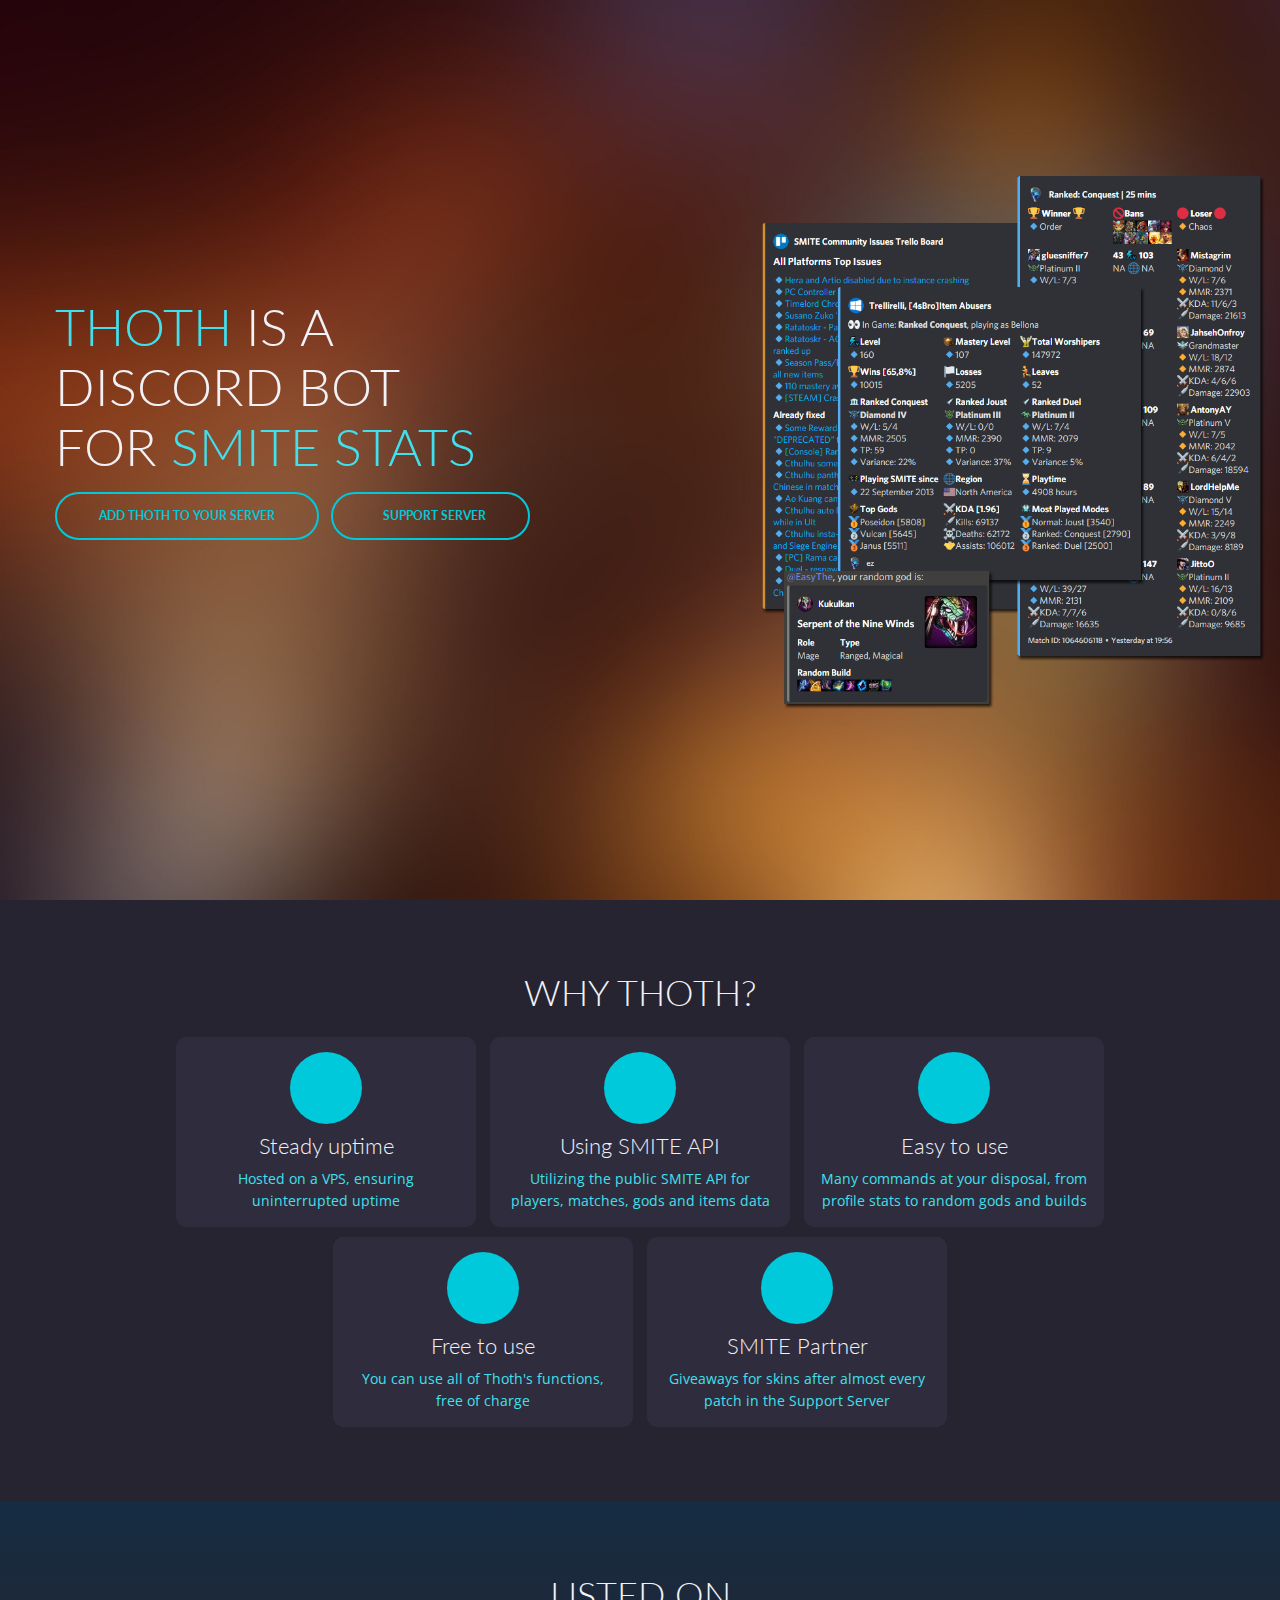
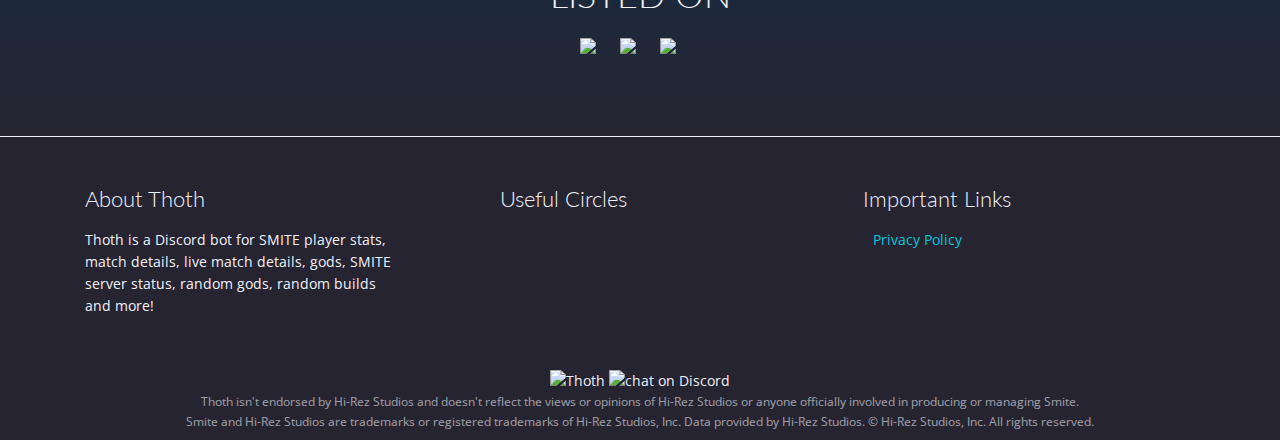
==== index.html @ 3f4c27d1 "Removed Github Repo links" ====
<!DOCTYPE html>
<html lang="en">
<!-- 
zdr bepce, kp? 
 _._     _,-'""`-._
(,-.`._,'(       |\`-/|
    `-.-' \ )-`( , o o)
          `-    \`_`"'-
-->
<head>
    <meta charset="utf-8">
    <meta name="viewport" content="width=device-width, initial-scale=1, shrink-to-fit=no">

    <meta name="description"
        content="Thoth is a Discord bot for SMITE player stats, match details, live match details, gods, SMITE server status, random gods, random builds and more!">
    <meta name="author" content="EasyThe">
    <meta name="theme-color" content="#00c9db" />
    <meta name="google-site-verification" content="zzyia7dUylMqwSGXq5z9xeLzVm4bxEDNj4tLKPyi2rs" />

    <meta property="og:site_name" content="Thoth | Discord bot" />
    <meta property="og:site" content="" />
    <meta property="og:title" content="Thoth | Discord bot" />
    <meta property="og:description"
        content="Thoth is a Discord bot for SMITE player stats, match details, live match details, gods, SMITE server status, random gods, random builds and more!" />
    <meta property="og:image" content="https://i.imgur.com/8qNdxse.png" />
    <meta property="og:url" content="http://thothbot.tk/" />
    <meta property="og:type" content="website" />
    <meta property="og:locale" content="en_US" />

    <meta name="twitter:site" content="@ThothDiscordBot" />
    <meta name="twitter:creator" content="@EasyTheBG" />

    <title>Thoth | Discord bot</title>

    <link href="https://fonts.googleapis.com/css?family=Open+Sans:400,400i,700,700i" rel="stylesheet">
    <link href="https://stackpath.bootstrapcdn.com/bootstrap/4.4.1/css/bootstrap.min.css" rel="stylesheet">
    <link href='https://fonts.googleapis.com/css?family=Lato:300,400,700' rel='stylesheet' type='text/css'>
    <link href="css/styles.css" rel="stylesheet">
    <link href="https://cdn.jsdelivr.net/gh/konpa/devicon@master/devicon.min.css" rel="stylesheet">

    <script src="https://kit.fontawesome.com/daa07a92b1.js" crossorigin="anonymous"></script>
    <script data-ad-client="ca-pub-5997210292027656" async src="https://pagead2.googlesyndication.com/pagead/js/adsbygoogle.js"></script>

    <link rel="icon" href="images/favicon.png">
</head>

<body data-spy="scroll" data-target=".fixed-top">
    <header id="header" class="header">
        <div class="header-content">
            <div class="container" style="max-width: 1300px;">
                <div class="row">
                    <div class="col-lg-7">
                        <div class="text-container">
                            <h1><a class="logo-text" href=".">Thoth</a> is a<br>Discord bot<br>for
                                <span id="js-rotating">Smite Stats, Match Details, Random Gods, Random Builds, Server Status Info, MOTD
                                    Info, Live Match Info</span></h1>
                            <a class="btn-solid-lg page-scroll"
                                href="https://discord.com/oauth2/authorize?client_id=454145330347376651&permissions=537259072&redirect_uri=http%3A%2F%2Fthothbot.tk%2F&scope=bot%20applications.commands" target="_blank">Add
                                Thoth to your server</a>
                            <a class="btn-solid-lg page-scroll" href="https://discord.gg/hU6MTbQ" target="_blank"><i
                                    class="fab fa-discord"></i>Support Server</a>
                        </div>
                    </div>
                    <div class="col-lg-5">
                        <img class="header-image" src="images/commands.png" draggable="false" />
                    </div>
                </div>
            </div>
        </div>
    </header>
    <div id="details" class="basic-1">
        <div class="row">
            <div class="container" style="text-align: center;">
                <h2>Why Thoth?</h2>
                <div class="col-md-12">
                    <div class="features-bg">
                        <div class="card-icon">
                            <i class="fas fa-server"></i>
                        </div>
                        <h4 class="card-title">Steady uptime</h4>
                        <p>Hosted on a VPS, ensuring uninterrupted uptime</p>
                    </div>
                    <div class="features-bg">
                        <div class="card-icon">
                            <i class="fas fa-check-circle"></i>
                        </div>
                        <h4 class="card-title">Using SMITE API</h4>
                        <p>Utilizing the public SMITE API for players, matches, gods and items data</p>
                    </div>
                    <div class="features-bg">
                        <div class="card-icon">
                            <i class="far fa-smile"></i>
                        </div>
                        <h4 class="card-title">Easy to use</h4>
                        <p>Many commands at your disposal, from profile stats to random gods and builds</p>
                    </div>
                    <div class="features-bg">
                        <div class="card-icon">
                            <i class="far fa-thumbs-up"></i>
                        </div>
                        <h4 class="card-title">Free to use</h4>
                        <p>You can use all of Thoth's functions, free of charge</p>
                    </div>
                    <!-- <div class="features-bg">
                        <div class="card-icon">
                            <i class="fas fa-code"></i>
                        </div>
                        <h4 class="card-title">Open Source</h4>
                        <p>The code is available on GitHub, everyone can help with the development</p>
                    </div> -->
                    <div class="features-bg">
                        <div class="card-icon">
                            <i class="fas fa-gift"></i>
                        </div>
                        <h4 class="card-title">SMITE Partner</h4>
                        <p>Giveaways for skins after almost every patch in the Support Server</p>
                    </div>
                </div>
            </div>
        </div>
    </div>
    <div id="details" class="basic-2">
        <div class="row">
            <div class="container" style="text-align: center;">
                <h2>Listed On</h2>
                <div class="listedWidgets">
                    <a href="https://top.gg/bot/454145330347376651" target="_blank">
                        <img src="https://top.gg/api/widget/454145330347376651.svg?datacolor=40e0ee)" />
                    </a>
                </div>
                <div class="listedWidgets">
                    <a href="https://botsfordiscord.com/bots/454145330347376651" target="_blank">
                        <img src="https://botsfordiscord.com/api/bot/454145330347376651/widget?theme=dark" />
                    </a>
                </div>
                <div class="listedWidgets">
                    <a href="https://bots.ondiscord.xyz/bots/454145330347376651" target="_blank">
                        <img src="https://bots.ondiscord.xyz/bots/454145330347376651/embed?theme=dark&showGuilds=true" width="300px"/>
                    </a>
                </div>
                <div class="listedWidgets">
                    <dbl-widget bot-id="bot-thoth" centered></dbl-widget>
                </div>
            </div>
        </div>
    </div>
    <div class="footer">
        <div class="container">
            <div class="row">
                <div class="col-md-4">
                    <div class="footer-col">
                        <h4>About Thoth</h4>
                        <p>Thoth is a Discord bot for SMITE player stats, match details, live match details, gods, SMITE
                            server status, random gods, random builds and more!</p>
                    </div>
                </div> 
                <div class="col-md-4">
                    <div class="footer-col last">
                        <h4>Useful Circles</h4>
                        <span class="fa-stack">
                            <a href="https://twitter.com/ThothDiscordBot" target="_blank" title="@ThothDiscordBot">
                                <i class="fas fa-circle fa-stack-2x"></i>
                                <i class="fab fa-twitter fa-stack-1x"></i>
                            </a>
                        </span>
                        <span class="fa-stack">
                            <a href="https://discord.gg/hU6MTbQ" target="_blank" title="Thoth Support Server">
                                <i class="fas fa-circle fa-stack-2x"></i>
                                <i class="fab fa-discord fa-stack-1x"></i>
                            </a>
                        </span>
                        <!-- <span class="fa-stack">
                            <a href="https://github.com/EasyThe/ThothBotCore" target="_blank" title="GitHub Repository">
                                <i class="fas fa-circle fa-stack-2x"></i>
                                <i class="fab fa-github fa-stack-1x"></i>
                            </a>
                        </span> -->
                        <span class="fa-stack">
                            <a href="https://trello.com/b/F6Sevkcz/thoth" target="_blank" title="Trello Board">
                                <i class="fas fa-circle fa-stack-2x"></i>
                                <i class="fab fa-trello fa-stack-1x"></i>
                            </a>
                        </span>
                    </div>
                </div>
                <div class="col-md-4">
                    <div class="footer-col middle">
                        <h4>Important Links</h4>
                        <ul class="list-unstyled li-space-lg">
                            <li class="media">
                                <i class="fas fa-square"></i>
                                <div class="media-body"><a class="turquoise" href="privacy-policy.html">Privacy Policy</a></div>
                            </li>
                        </ul>
                    </div>
                </div>
            </div>
        </div> 
        <div class="copyright">
            <div class="container">
                <div class="row">
                    <div class="col-lg-12">
                        <a href="https://top.gg/bot/454145330347376651" target="_blank">
                            <img src="https://discordbots.org/api/widget/status/454145330347376651.svg" alt="Thoth" />
                        </a>
                        <a href="https://discord.gg/hU6MTbQ" target="_blank">
                            <img src="https://img.shields.io/discord/518408306415632384.svg?logo=discord"
                                alt="chat on Discord">
                        </a>
                        <p class="p-small">Thoth isn't endorsed by Hi-Rez Studios and doesn't reflect the views or
                            opinions of Hi-Rez Studios or anyone officially involved in producing or managing
                            Smite.<br>Smite and Hi-Rez Studios are trademarks or registered trademarks of Hi-Rez
                            Studios, Inc. Data provided by Hi-Rez Studios. © Hi-Rez Studios, Inc. All rights reserved.
                        </p>
                    </div>
                </div>
            </div>
        </div>
    </div> 

    <script src="https://ajax.googleapis.com/ajax/libs/jquery/3.4.1/jquery.min.js"></script>
    <script src="js/popper.min.js"></script>
    <script src="https://stackpath.bootstrapcdn.com/bootstrap/4.4.1/js/bootstrap.min.js"
        integrity="sha384-wfSDF2E50Y2D1uUdj0O3uMBJnjuUD4Ih7YwaYd1iqfktj0Uod8GCExl3Og8ifwB6"
        crossorigin="anonymous"></script>
    <script src="js/jquery.easing.min.js"></script>
    <script src="js/morphext.min.js"></script>
    <script src="js/scripts.js"></script>
    <script src="https://discordbotlist.com/widget/index.js" async></script>
</body>

</html>
---- css/styles.css ----
body, html {
	width: 100%;
	height: 100%;
}

body, p {
	color: #f1f1f8;
	font: 400 0.875rem/1.375rem "Open Sans", sans-serif;
	margin-bottom: 0;
}

.p-large {
	color: #f1f1f8;
	font: 400 1rem/1.5rem "Open Sans", sans-serif;
}

.p-small {
	color: #f1f1f8;
	font: 400 0.75rem/1.25rem "Open Sans", sans-serif;
}

.p-heading {
	margin-bottom: 3.75rem;
	text-align: center;
}

.li-space-lg li {
	margin-bottom: 0.375rem;
}

.indent {
	padding-left: 1.25rem;
}

h1 {
	color: #f1f1f8;
	font: 300 2.5rem/2.875rem "Lato", sans-serif;
}

h2 {
	color: #f1f1f8;
	font: 300 2.25rem/2.75rem "Lato", sans-serif;
	text-transform: uppercase;
}

h3 {
	color: #f1f1f8;
	font: 300 1.75rem/2.125rem "Lato", sans-serif;
}

h4 {
	color: #f1f1f8;
	font: 300 1.375rem/1.75rem "Lato", sans-serif;
}

h5 {
	color: #f1f1f8;
	font: 300 1.125rem/1.625rem "Lato", sans-serif;
}

h6 {
	color: #f1f1f8;
	font: 300 1rem/1.5rem "Lato", sans-serif;
}

a {
	color: #f1f1f8;
	text-decoration: none;
}

a:hover {
	color: #f1f1f8;
	text-decoration: none;
}

a.turquoise {
	color: #00c9db;
}

a.white {
	color: #fff;
}

.btn-solid-reg {
	display: inline-block;
	padding: 1.1875rem 2.125rem 1.1875rem 2.125rem;
	border: 0.125rem solid #00c9db;
	border-radius: 2rem;
	background-color: #00c9db;
	color: #fff;
	font: 700 0.75rem/0 "Lato", sans-serif;
	text-decoration: none;
	transition: all 0.2s ease;
}

.btn-solid-reg:hover {
	background-color: transparent;
	color: #00c9db;
	text-decoration: none;
}

.btn-solid-lg {
	display: inline-block;
	padding: 1.375rem 2.625rem 1.375rem 2.625rem;
	border: 0.125rem solid #00c9db;
	border-radius: 2rem;
	background-color: transparent;
	color: #00c9db;
	font: 700 0.75rem/0 "Lato", sans-serif;
	text-decoration: none;
	transition: all 0.2s ease;
}

.btn-solid-lg:hover {
	background-color: #00c9db;
	color: #fff;
	text-decoration: none;
}

.btn-solid-lg .fab {
	margin-right: 0.5rem;
	font-size: 1.25rem;
	line-height: 0;
	vertical-align: top;
}

.btn-solid-lg .fab.fa-google-play {
	font-size: 1rem;
}

.btn-outline-reg {
	display: inline-block;
	padding: 1.1875rem 2.125rem 1.1875rem 2.125rem;
	border: 0.125rem solid #00c9db;
	border-radius: 2rem;
	background-color: transparent;
	color: #00c9db;
	font: 300 0.75rem/0 "Lato", sans-serif;
	text-decoration: none;
	transition: all 0.2s ease;
}

.btn-outline-reg:hover {
	background-color: #00c9db;
	color: #fff;
	text-decoration: none;
}

.btn-outline-lg {
	display: inline-block;
	padding: 1.375rem 2.625rem 1.375rem 2.625rem;
	border: 0.125rem solid #00c9db;
	border-radius: 2rem;
	background-color: transparent;
	color: #00c9db;
	font: 300 0.75rem/0 "Lato", sans-serif;
	text-decoration: none;
	transition: all 0.2s ease;
}

.btn-outline-lg:hover {
	background-color: #00c9db;
	color: #fff;
	text-decoration: none;
}

.btn-outline-sm {
	display: inline-block;
	padding: 1rem 1.625rem 0.875rem 1.625rem;
	border: 0.125rem solid #00c9db;
	border-radius: 2rem;
	background-color: transparent;
	color: #00c9db;
	font: 300 0.625rem/0 "Lato", sans-serif;
	text-decoration: none;
	transition: all 0.2s ease;
}

.btn-outline-sm:hover {
	background-color: #00c9db;
	color: #fff;
	text-decoration: none;
}

/* Fade-move Animation For Lightbox - Magnific Popup */

/* at start */

.my-mfp-slide-bottom .zoom-anim-dialog {
	opacity: 0;
	transition: all 0.2s ease-out;
	-webkit-transform: translateY(-1.25rem) perspective(37.5rem) rotateX(10deg);
	-ms-transform: translateY(-1.25rem) perspective(37.5rem) rotateX(10deg);
	transform: translateY(-1.25rem) perspective(37.5rem) rotateX(10deg);
}

/* animate in */

.my-mfp-slide-bottom.mfp-ready .zoom-anim-dialog {
	opacity: 1;
	-webkit-transform: translateY(0) perspective(37.5rem) rotateX(0);
	-ms-transform: translateY(0) perspective(37.5rem) rotateX(0);
	transform: translateY(0) perspective(37.5rem) rotateX(0);
}

/* animate out */

.my-mfp-slide-bottom.mfp-removing .zoom-anim-dialog {
	opacity: 0;
	-webkit-transform: translateY(-0.625rem) perspective(37.5rem) rotateX(10deg);
	-ms-transform: translateY(-0.625rem) perspective(37.5rem) rotateX(10deg);
	transform: translateY(-0.625rem) perspective(37.5rem) rotateX(10deg);
}

/* dark overlay, start state */

.my-mfp-slide-bottom.mfp-bg {
	opacity: 0;
	transition: opacity 0.2s ease-out;
}

/* animate in */

.my-mfp-slide-bottom.mfp-ready.mfp-bg {
	opacity: 0.8;
}

/* animate out */

.my-mfp-slide-bottom.mfp-removing.mfp-bg {
	opacity: 0;
}

/* end of fade-move animation for lightbox - magnific popup */

/* Fade Animation For Image Slider - Magnific Popup */

@-webkit-keyframes fadeIn {
	from {
		opacity: 0;
	}
	to {
		opacity: 1;
	}
}

@keyframes fadeIn {
	from {
		opacity: 0;
	}
	to {
		opacity: 1;
	}
}

.fadeIn {
	-webkit-animation: fadeIn 0.6s;
	animation: fadeIn 0.6s;
}

@-webkit-keyframes fadeOut {
	from {
		opacity: 1;
	}
	to {
		opacity: 0;
	}
}

@keyframes fadeOut {
	from {
		opacity: 1;
	}
	to {
		opacity: 0;
	}
}

.fadeOut {
	-webkit-animation: fadeOut 0.8s;
	animation: fadeOut 0.8s;
}

/* end of fade animation for image slider - magnific popup */

/**************************/

/*     03. Navigation     */

/**************************/

.nav-item {
	text-transform: uppercase;
}

.navbar-custom {
	background-color: #4633af;
	box-shadow: 0 0.0625rem 0.375rem 0 rgba(0, 0, 0, 0.1);
	font: 300 0.75rem/2rem "Lato", sans-serif;
	transition: all 0.2s ease;
}

.navbar-custom .navbar-brand.logo-image img {
	width: 113px;
	height: 34px;
	margin-bottom: 1px;
	backface-visibility: hidden;
	-webkit-backface-visibility: hidden;
}

.navbar-custom .navbar-brand.logo-text {
	font: 300 2.375rem/1.4rem "Lato", sans-serif;
	color: #fff;
	letter-spacing: -0.5px;
	text-decoration: none;
}

.navbar-custom .navbar-nav {
	margin-top: 0.75rem;
}

.navbar-custom .nav-item .nav-link {
	padding: 0 0.75rem 0 0.75rem;
	color: #fff;
	text-decoration: none;
	transition: all 0.2s ease;
}

.navbar-custom .nav-item .nav-link:hover, .navbar-custom .nav-item .nav-link.active {
	color: #00c9db;
}

/* Dropdown Menu */

.navbar-custom .dropdown:hover>.dropdown-menu {
	display: block;
	/* this makes the dropdown menu stay open while hovering it */
	min-width: auto;
	animation: fadeDropdown 0.2s;
	/* required for the fade animation */
}

@keyframes fadeDropdown {
	0% {
		opacity: 0;
	}
	100% {
		opacity: 1;
	}
}

.navbar-custom .dropdown-toggle:focus {
	/* removes dropdown outline on focus  */
	outline: 0;
}

.navbar-custom .dropdown-menu {
	margin-top: 0;
	border: none;
	border-radius: 0.25rem;
	background-color: #4633af;
}

.navbar-custom .dropdown-item {
	color: #fff;
	text-decoration: none;
}

.navbar-custom .dropdown-item:hover {
	background-color: #4633af;
}

.navbar-custom .dropdown-item .item-text {
	font: 300 0.75rem/1.5rem "Lato", sans-serif;
}

.navbar-custom .dropdown-item:hover .item-text {
	color: #00c9db;
}

.navbar-custom .dropdown-items-divide-hr {
	width: 100%;
	height: 1px;
	margin: 0.25rem auto 0.25rem auto;
	border: none;
	background-color: #b5bcc4;
	opacity: 0.2;
}

/* end of dropdown menu */

.navbar-custom .social-icons {
	display: none;
}

.navbar-custom .navbar-toggler {
	border: none;
	color: #fff;
	font-size: 2rem;
}

.navbar-custom button[aria-expanded='false'] .navbar-toggler-awesome.fas.fa-times {
	display: none;
}

.navbar-custom button[aria-expanded='false'] .navbar-toggler-awesome.fas.fa-bars {
	display: inline-block;
}

.navbar-custom button[aria-expanded='true'] .navbar-toggler-awesome.fas.fa-bars {
	display: none;
}

.navbar-custom button[aria-expanded='true'] .navbar-toggler-awesome.fas.fa-times {
	display: inline-block;
	margin-right: 0.125rem;
}

/*********************/

/*    04. Header     */

/*********************/

.header {
	background: rgb(47, 44, 61);
	background: -moz-linear-gradient(212deg, rgba(47, 44, 61, 1) 0%, rgba(25, 48, 62, 1) 100%);
	background: -webkit-linear-gradient(212deg, rgba(47, 44, 61, 1) 0%, rgba(25, 48, 62, 1) 100%);
	background: linear-gradient(212deg, rgba(47, 44, 61, 1) 0%, rgba(25, 48, 62, 1) 100%);
	filter: progid:DXImageTransform.Microsoft.gradient(startColorstr="#2f2c3d", endColorstr="#19303e", GradientType=1);
	background: url('../images/blurbgmin.jpg');
	background-size: cover;
	height: 100%;
}

.header-image {
	width: 100%;
  	height: auto;
	border-radius: 7px;
	-webkit-animation: fadein 1s; /* Safari, Chrome and Opera > 12.1 */
       -moz-animation: fadein 1s; /* Firefox < 16 */
        -ms-animation: fadein 1s; /* Internet Explorer */
         -o-animation: fadein 1s; /* Opera < 12.1 */
			animation: fadein 1s;
}

@keyframes fadein {
    from { opacity: 0; }
    to   { opacity: 1; }
}

/* Firefox < 16 */
@-moz-keyframes fadein {
    from { opacity: 0; }
    to   { opacity: 1; }
}

/* Safari, Chrome and Opera > 12.1 */
@-webkit-keyframes fadein {
    from { opacity: 0; }
    to   { opacity: 1; }
}

/* Internet Explorer */
@-ms-keyframes fadein {
    from { opacity: 0; }
    to   { opacity: 1; }
}

/* Opera < 12.1 */
@-o-keyframes fadein {
    from { opacity: 0; }
    to   { opacity: 1; }
}

.header .header-content {
	padding-top: 1rem;
	/*padding-bottom: 1rem;*/
	text-align: center;
	text-transform: uppercase;
}

.header .text-container {
	margin-bottom: 3rem;
}

.header h1 {
	margin-bottom: 1rem;
}

.header #js-rotating {
	color: #40e0ee;
}

.header .p-large {
	margin-bottom: 2rem;
}

.header .btn-solid-lg {
	margin-right: 0.5rem;
	margin-bottom: 1.25rem;
}

/************************/

/*     05. Features     */

/************************/

.tabs {
	padding-top: 1.5rem;
	padding-bottom: 1.5rem;
	background: #2f2c3d;
}

.tabs h2 {
	margin-bottom: 1.125rem;
	text-align: center;
}

.tabs .p-heading {
	margin-bottom: 3.125rem;
}

.tabs .nav-tabs {
	margin-right: auto;
	margin-bottom: 0.5rem;
	margin-left: auto;
	justify-content: center;
	border-bottom: none;
}

.tabs .nav-link {
	margin-bottom: 1rem;
	padding: 0.5rem 1.375rem 0.25rem 1.375rem;
	border: none;
	border-bottom: 0.1875rem solid #f1f1f8;
	border-radius: 0;
	color: #f1f1f8;
	font: 300 1rem/1.75rem "Lato", sans-serif;
	text-decoration: none;
	transition: all 0.2s ease;
}

.tabs .nav-link.active, .tabs .nav-link:hover {
	border-bottom: 0.1875rem solid #00c9db;
	background-color: transparent;
	color: #00c9db;
}

.tabs .nav-link .fas {
	margin-right: 0.375rem;
	font-size: 1rem;
}

.tabs .tab-content {
	width: 100%;
	/* for proper display in IE11 */
}

.tabs .card {
	border: none;
	background: transparent;
}

.tabs .card-body {
	padding: 1rem 0 1.25rem 0;
}

.card-title {
	margin-top: 0.5rem;
	margin-bottom: 0.5rem;
}

.card-icon {
	display: inline-block;
	width: 3.5rem;
	height: 3.5rem;
	border-radius: 50%;
	background-color: #00c9db;
	text-align: center;
	vertical-align: top;
}

.card-icon .far, .tabs .card .card-icon .far {
	color: #fff;
	font-size: 1.75rem;
	line-height: 3.5rem;
}

.card-icon .fas, .tabs .card .card-icon .fab {
	color: #fff;
	font-size: 1.75rem;
	line-height: 3.5rem;
}

.card-icon .fas, .tabs .card .card-icon .fas {
	color: #fff;
	font-size: 1.75rem;
	line-height: 3.5rem;
}

.tabs #tab-1 .card.left-pane .text-wrapper {
	display: inline-block;
	width: 75%;
}

.card.left-pane .card-icon {
	float: left;
	margin-right: 1rem;
}

.tabs #tab-1 img {
	display: block;
	margin: 2rem auto 3rem auto;
}

.tabs #tab-1 .card.right-pane .text-wrapper {
	display: inline-block;
	width: 75%;
}

.tabs #tab-1 .card.right-pane .card-icon {
	margin-right: 1rem;
}

.tabs #tab-2 img {
	display: block;
	margin: 0 auto 2rem auto;
}

.tabs #tab-2 .text-area {
	margin-top: 1.5rem;
}

.tabs #tab-2 h3 {
	margin-bottom: 0.75rem;
}

.tabs #tab-2 .icon-cards-area {
	margin-top: 2.5rem;
}

.tabs #tab-2 .icon-cards-area .card {
	width: 100%;
	/* for proper display in IE11 */
}

.tabs #tab-3 .icon-cards-area .card {
	width: 100%;
	/* for proper display in IE11 */
}

.tabs #tab-3 .text-area {
	margin-top: 0.75rem;
	margin-bottom: 4rem;
}

.tabs #tab-3 h3 {
	margin-bottom: 0.75rem;
}

.tabs #tab-3 img {
	margin: 0 auto 3rem auto;
}

/*********************/

/*     06. Video     */

/*********************/

.basic-1 {
	padding-top: 4.375rem;
	padding-bottom: 4.375rem;
	background-color: #262431;
}

.basic-1 h2 {
	margin-bottom: 1.125rem;
	text-align: center;
}

.basic-1 .p-heading {
	margin-bottom: 4rem;
	text-align: center;
}

.basic-1 .image-container img {
	border-radius: 0.375rem;
}

.basic-1 .video-wrapper {
	position: relative;
}

/* Video Play Button */

.basic-1 .video-play-button {
	position: absolute;
	z-index: 10;
	top: 50%;
	left: 50%;
	display: block;
	box-sizing: content-box;
	width: 2rem;
	height: 2.75rem;
	padding: 1.125rem 1.25rem 1.125rem 1.75rem;
	border-radius: 50%;
	-webkit-transform: translateX(-50%) translateY(-50%);
	-ms-transform: translateX(-50%) translateY(-50%);
	transform: translateX(-50%) translateY(-50%);
}

.basic-1 .video-play-button:before {
	content: "";
	position: absolute;
	z-index: 0;
	top: 50%;
	left: 50%;
	display: block;
	width: 4.75rem;
	height: 4.75rem;
	border-radius: 50%;
	background: #4eaaff;
	animation: pulse-border 1500ms ease-out infinite;
	-webkit-transform: translateX(-50%) translateY(-50%);
	-ms-transform: translateX(-50%) translateY(-50%);
	transform: translateX(-50%) translateY(-50%);
}

.basic-1 .video-play-button:after {
	content: "";
	position: absolute;
	z-index: 1;
	top: 50%;
	left: 50%;
	display: block;
	width: 4.375rem;
	height: 4.375rem;
	border-radius: 50%;
	background: #4eaaff;
	transition: all 200ms;
	-webkit-transform: translateX(-50%) translateY(-50%);
	-ms-transform: translateX(-50%) translateY(-50%);
	transform: translateX(-50%) translateY(-50%);
}

.basic-1 .video-play-button span {
	position: relative;
	display: block;
	z-index: 3;
	top: 0.375rem;
	left: 0.25rem;
	width: 0;
	height: 0;
	border-left: 1.625rem solid #fff;
	border-top: 1rem solid transparent;
	border-bottom: 1rem solid transparent;
}

@keyframes pulse-border {
	0% {
		transform: translateX(-50%) translateY(-50%) translateZ(0) scale(1);
		opacity: 1;
	}
	100% {
		transform: translateX(-50%) translateY(-50%) translateZ(0) scale(1.5);
		opacity: 0;
	}
}

/* end of video play button */

/*************************/

/*     07. Details 1     */

/*************************/

.basic-2 {
	padding-top: 4.375rem;
	padding-bottom: 4.375rem;
	background: rgb(38,36,49);
	background: -moz-linear-gradient(0deg, rgba(38,36,49,1) 0%, rgba(21,44,66,1) 100%);
	background: -webkit-linear-gradient(0deg, rgba(38,36,49,1) 0%, rgba(21,44,66,1) 100%);
	background: linear-gradient(0deg, rgba(38,36,49,1) 0%, rgba(21,44,66,1) 100%);
	filter: progid:DXImageTransform.Microsoft.gradient(startColorstr="#262431",endColorstr="#152c42",GradientType=1);
}

.basic-2 img {
	margin-bottom: 3.5rem;
}

.basic-2 h3 {
	margin-bottom: 1.125rem;
}

.basic-2 .btn-solid-reg {
	margin-top: 0.5rem;
}

/*************************/

/*     08. Details 2     */

/*************************/

.basic-3 {
	padding-top: 3.5rem;
	padding-bottom: 7.25rem;
	background-color: #262431;
}

.basic-3 .text-container {
	margin-bottom: 3.5rem;
}

.basic-3 h3 {
	margin-bottom: 1.125rem;
}

.basic-3 .btn-solid-reg {
	margin-top: 0.5rem;
}

/**********************************/

/*     09. Details Lightboxes     */

/**********************************/

.lightbox-basic {
	position: relative;
	max-width: 46.875rem;
	margin: 2.5rem auto;
	padding: 3rem 1rem;
	border-radius: 0.25rem;
	background-color: #2f2c3d;
	text-align: left;
}

.lightbox-basic img {
	display: block;
	margin-right: auto;
	margin-bottom: 3rem;
	margin-left: auto;
}

.lightbox-basic h3 {
	margin-bottom: 0.625rem;
}

.lightbox-basic hr {
	width: 3.75rem;
	height: 0.125rem;
	margin-top: 0.125rem;
	margin-bottom: 1.125rem;
	margin-left: 0;
	border: 0;
	background-color: #00c9db;
	text-align: left;
}

.lightbox-basic h4 {
	margin-top: 1.75rem;
	margin-bottom: 0.75rem;
}

.lightbox-basic table {
	margin-top: 1rem;
	margin-bottom: 1.5rem;
}

.lightbox-basic table tr {
	line-height: 1.75em;
}

.lightbox-basic table .icon-cell {
	width: 2rem;
	padding-right: 0.25rem;
	color: #00c9db;
	text-align: center;
}

.lightbox-basic a.mfp-close.as-button {
	position: relative;
	width: auto;
	height: auto;
	margin-left: 0.375rem;
	color: #00c9db;
	opacity: 1;
}

.lightbox-basic a.mfp-close.as-button:hover {
	color: #f1f1f8;
}

.lightbox-basic button.mfp-close.x-button {
	position: absolute;
	top: -0.375rem;
	right: -0.375rem;
	width: 2.75rem;
	height: 2.75rem;
	color: #f1f1f8;
}

/***************************/

/*     10. Screenshots     */

/***************************/

.slider-2 {
	padding-top: 6.875rem;
	padding-bottom: 6.875rem;
	background-color: #2f2c3d;
}

.slider-2 .slider-container {
	position: relative;
}

.slider-2 .swiper-container {
	position: static;
	width: 90%;
	text-align: center;
}

.slider-2 .swiper-button-prev, .slider-2 .swiper-button-next {
	top: 50%;
	width: 1.125rem;
}

.slider-2 .swiper-button-prev:focus, .slider-2 .swiper-button-next:focus {
	/* even if you can't see it chrome you can see it on mobile device */
	outline: none;
}

.slider-2 .swiper-button-prev {
	left: -0.5rem;
	background-image: url("data:image/svg+xml;charset=utf-8,%3Csvg%20xmlns%3D'http%3A%2F%2Fwww.w3.org%2F2000%2Fsvg'%20viewBox%3D'0%200%2028%2044'%3E%3Cpath%20d%3D'M0%2C22L22%2C0l2.1%2C2.1L4.2%2C22l19.9%2C19.9L22%2C44L0%2C22L0%2C22L0%2C22z'%20fill%3D'%23ffffff'%2F%3E%3C%2Fsvg%3E");
	background-size: 1.125rem 1.75rem;
}

.slider-2 .swiper-button-next {
	right: -0.5rem;
	background-image: url("data:image/svg+xml;charset=utf-8,%3Csvg%20xmlns%3D'http%3A%2F%2Fwww.w3.org%2F2000%2Fsvg'%20viewBox%3D'0%200%2028%2044'%3E%3Cpath%20d%3D'M27%2C22L27%2C22L5%2C44l-2.1-2.1L22.8%2C22L2.9%2C2.1L5%2C0L27%2C22L27%2C22z'%20fill%3D'%23ffffff'%2F%3E%3C%2Fsvg%3E");
	background-size: 1.125rem 1.75rem;
}

/************************/

/*     11. Download     */

/************************/

.basic-4 {
	padding-top: 6.5rem;
	padding-bottom: 6.75rem;
	background: url('../images/download-background.jpg') center center no-repeat;
	background-size: cover;
}

.basic-4 .text-container {
	margin-bottom: 3.5rem;
	text-align: center;
}

.basic-4 h2 {
	margin-bottom: 1.25rem;
}

.basic-4 .p-large {
	margin-bottom: 1.75rem;
}

.basic-4 .btn-solid-lg {
	margin-right: 0.5rem;
	margin-bottom: 1.25rem;
}

/**************************/

/*     12. Statistics     */

/**************************/

.counter {
	padding-top: 1rem;
	padding-bottom: 1rem;
	background: rgb(47, 44, 61);
	background: -moz-linear-gradient(0deg, rgba(47, 44, 61, 1) 0%, rgba(38, 36, 49, 1) 100%);
	background: -webkit-linear-gradient(0deg, rgba(47, 44, 61, 1) 0%, rgba(38, 36, 49, 1) 100%);
	background: linear-gradient(0deg, rgba(47, 44, 61, 1) 0%, rgba(38, 36, 49, 1) 100%);
	filter: progid:DXImageTransform.Microsoft.gradient(startColorstr="#2f2c3d", endColorstr="#262431", GradientType=1);
	text-align: center;
}

.counter #counter .cell {
	display: inline-block;
	width: auto;
	margin-right: 1rem;
	margin-left: 1rem;
	margin-bottom: 2rem;
	vertical-align: middle;
	margin-bottom: auto;
}

.counter #counter .counter-value {
	color: #f1f1f8;
	font: 300 3.5rem/4.25rem "Lato", sans-serif;
	vertical-align: middle;
}

.counter #counter .counter-info {
	margin-bottom: 0;
	color: #00c9db;
	font: 400 0.875rem/1.25rem "Open Sans", sans-serif;
	vertical-align: middle;
}

/**********************/

/*     14. Footer     */

/**********************/

.footer {
	padding-top: 3rem;
	background-color: #262431;
	background-image: url('../images/header-background.jpg');
	background-size: cover;
	background-attachment: fixed;
	background-repeat: no-repeat;
	border-top: 1px solid;
}

.footer .footer-col {
	margin-bottom: 2.25rem;
}

.footer h4 {
	margin-bottom: 1rem;
}

.footer .list-unstyled .fas {
	color: #00c9db;
	font-size: 0.5rem;
	line-height: 1.375rem;
}

.footer .list-unstyled .media-body {
	margin-left: 0.625rem;
}

.footer .fa-stack {
	margin-bottom: 0.75rem;
	margin-right: 0.5rem;
	font-size: 1.5rem;
}

.footer .fa-stack i {
	transition: all 0.2s ease;
}

.footer .fa-stack .fa-stack-1x {
	color: #262431;
}

.footer .fa-stack .fa-stack-2x {
	color: #f1f1f8;
}

.footer .fa-stack:hover .fa-stack-1x {
	color: #f1f1f8;
}

.footer .fa-stack:nth-child(2):hover .fa-stack-2x {
	color: #1DA1F2;
}

.footer .fa-stack:nth-child(3):hover .fa-stack-2x {
	color: #2C2F33;
}

.footer .fa-stack:nth-child(4):hover .fa-stack-2x {
	color: #333;
}

.footer .fa-stack:nth-child(5):hover .fa-stack-2x {
	color: rgb(81, 152, 57);
}

/*************************/

/*     15. Copyright     */

/*************************/

.copyright {
	padding-top: 1rem;
	padding-bottom: 0.5rem;
	background-color: transparent;
	text-align: center;
}

.copyright .p-small {
	color: #f1f1f8;
	opacity: 0.6;
}

/**********************************/

/*     16. Back To Top Button     */

/**********************************/

a.back-to-top {
	position: fixed;
	z-index: 999;
	right: 0.75rem;
	bottom: 0.75rem;
	display: none;
	width: 2.625rem;
	height: 2.625rem;
	border-radius: 1.875rem;
	background: #00c9db url("../images/up-arrow.png") no-repeat center 47%;
	background-size: 1.125rem 1.125rem;
	text-indent: -9999px;
}

a:hover.back-to-top {
	background-color: #36edfd;
}

/***************************/

/*     17. Extra Pages     */

/***************************/

.ex-header {
	padding-top: 3rem;
	padding-bottom: 3rem;
	background: linear-gradient(to bottom right, #2c1a7e, #5557db);
	background: url(../images/blurbgmin.jpg);
	background-size: cover;
	text-align: center;
}

.ex-basic-1 {
	padding-top: 2rem;
	padding-bottom: 0.875rem;
	background-color: #2f2c3d;
}

.ex-basic-1 .breadcrumbs {
	margin-bottom: 1.125rem;
}

.ex-basic-1 .breadcrumbs .fa {
	margin-right: 0.5rem;
	margin-left: 0.625rem;
}

.ex-basic-2 {
	padding-top: 4.75rem;
	padding-bottom: 4rem;
	background-color: #262431;
}

.ex-basic-2 h3 {
	margin-bottom: 1rem;
}

.ex-basic-2 .text-container {
	margin-bottom: 2rem;
}

.ex-basic-2 .text-container.last {
	margin-bottom: 0;
}

.ex-basic-2 .list-unstyled .fas {
	color: #00c9db;
	font-size: 0.5rem;
	line-height: 1.375rem;
}

.ex-basic-2 .list-unstyled .media-body {
	margin-left: 0.625rem;
}

.ex-basic-2 .btn-outline-reg {
	margin-top: 1.75rem;
}

.ex-basic-2 .image-container-large {
	margin-bottom: 4rem;
}

.ex-basic-2 .image-container-large img {
	border-radius: 0.25rem;
}

.ex-basic-2 .image-container-small img {
	border-radius: 0.25rem;
}

.ex-basic-2 .text-container.dark-bg {
	padding: 1.625rem 1.5rem 0.75rem 2rem;
	background-color: #f9fafc;
}

/*****************************/

/*     18. Media Queries     */

/*****************************/

/* Min-width width 768px */

@media (min-width: 768px) {
	/* General Styles */
	.p-heading {
		width: 85%;
		margin-right: auto;
		margin-left: auto;
	}
	h1 {
		font: 300 3.25rem/3.75rem "Lato", sans-serif;
	}
	/* end of general styles */
	/* Navigation */
	.navbar-custom {
		padding: 2.125rem 1.5rem 2.125rem 2rem;
		box-shadow: none;
		background: transparent;
	}
	.navbar-custom .navbar-brand.logo-text {
		color: #fff;
	}
	.navbar-custom .navbar-nav {
		margin-top: 0;
	}
	.navbar-custom .nav-item .nav-link {
		padding: 0.25rem 0.75rem 0.25rem 0.75rem;
		color: #fff;
	}
	.navbar-custom .nav-item .nav-link:hover, .navbar-custom .nav-item .nav-link.active {
		color: #00c9db;
	}
	.navbar-custom.top-nav-collapse {
		padding: 0.5rem 1.5rem 0.5rem 2rem;
		box-shadow: 0 0.0625rem 0.375rem 0 rgba(0, 0, 0, 0.1);
		background-color: #4633af;
	}
	.navbar-custom.top-nav-collapse .navbar-brand.logo-text {
		color: #fff;
	}
	.navbar-custom.top-nav-collapse .nav-item .nav-link {
		color: #fff;
	}
	.navbar-custom.top-nav-collapse .nav-item .nav-link:hover, .navbar-custom.top-nav-collapse .nav-item .nav-link.active {
		color: #00c9db;
	}
	.navbar-custom .dropdown-menu {
		box-shadow: 0 0.25rem 0.375rem 0 rgba(0, 0, 0, 0.03);
	}
	.navbar-custom .dropdown-item {
		padding-top: 0.25rem;
		padding-bottom: 0.25rem;
	}
	.navbar-custom .dropdown-items-divide-hr {
		width: 84%;
	}
	/* end of navigation */
	/* Header */
	.header .header-content {
		padding-top: 11rem;
	}
	/* end of header */
	/* Testimonials */
	.slider-1 .swiper-button-prev {
		left: 1rem;
		width: 1.375rem;
		background-size: 1.375rem 2.125rem;
	}
	.slider-1 .swiper-button-next {
		right: 1rem;
		width: 1.375rem;
		background-size: 1.375rem 2.125rem;
	}
	/* end of testimonials */
	/* Features */
	.card-icon {
		width: 4.5rem;
		height: 4.5rem;
	}
	.card-icon .far {
		font-size: 2.25rem;
		line-height: 4.5rem;
	}
	.card-icon .fab {
		font-size: 2.25rem;
		line-height: 4.5rem;
	}
	.card-icon .fas {
		font-size: 2.25rem;
		line-height: 4.5rem;
	}
	.tabs #tab-1 .card.left-pane .text-wrapper {
		width: 85%;
	}
	.tabs #tab-2 img {
		margin-bottom: 0;
	}
	.tabs #tab-2 .text-area {
		margin-top: 0;
	}
	.tabs #tab-2 .icon-cards-area .card {
		display: inline-block;
		width: 44%;
		margin-right: 2.5rem;
		vertical-align: top;
	}
	.tabs #tab-2 div.card:nth-child(2n+2) {
		margin-right: 0;
	}
	.tabs #tab-3 .text-area {
		margin-bottom: 0;
	}
	.tabs #tab-3 .icon-cards-area .card {
		display: inline-block;
		width: 44%;
		margin-right: 2.5rem;
		vertical-align: top;
	}
	.tabs #tab-3 div.card:nth-child(2n+2) {
		margin-right: 0;
	}
	.tabs #tab-3 img {
		margin-bottom: 0;
	}
	/* end of features */
	/* Details Lightboxes */
	.lightbox-basic {
		padding: 3rem 3rem;
	}
	/* end of details lightboxes */
	/* Screenshots */
	.slider-2 .swiper-button-prev {
		width: 1.375rem;
		background-size: 1.375rem 2.125rem;
	}
	.slider-2 .swiper-button-next {
		width: 1.375rem;
		background-size: 1.375rem 2.125rem;
	}
	/* end of screenshots */
	/* Contact */
	.form .list-unstyled li {
		display: inline-block;
		margin-right: 0.5rem;
		margin-left: 0.5rem;
	}
	.form .list-unstyled .address {
		display: block;
	}
	/* end of contact */
	/* Extra Pages */
	.ex-header {
		padding-top: 5rem;
		padding-bottom: 5rem;
	}
	.ex-basic-2 .text-container.dark {
		padding: 2.5rem 3rem 2rem 3rem;
	}
	.ex-basic-2 .text-container.column {
		width: 90%;
		margin-right: auto;
		margin-left: auto;
	}
	/* end of extra pages */
}

/* end of min-width width 768px */

/* Min-width width 992px */

@media (min-width: 992px) {
	/* Navigation */
	.navbar-custom .social-icons {
		display: block;
		margin-left: 0.5rem;
	}
	.navbar-custom .fa-stack {
		margin-bottom: 0.1875rem;
		margin-left: 0.375rem;
		font-size: 0.75rem;
	}
	.navbar-custom .fa-stack-2x {
		color: #00c9db;
		transition: all 0.2s ease;
	}
	.navbar-custom .fa-stack-1x {
		color: #fff;
		transition: all 0.2s ease;
	}
	.navbar-custom .fa-stack:hover .fa-stack-2x {
		color: #fff;
	}
	.navbar-custom .fa-stack:hover .fa-stack-1x {
		color: #00c9db;
	}
	/* end of navigation */
	/* General Styles */
	.p-heading {
		width: 65%;
	}
	/* end of general styles */
	/* Header */
	.header .header-content {
		/*padding-top: 1rem;		padding-bottom: 28rem;*/
		padding-top: 11rem;
		text-align: left;
	}
	.header .text-container {
		margin-top: 6.5rem;
	}
	/* end of header */
	/* Features */
	.tabs .card-body {
		padding: 1rem 0 1.5rem 0;
	}
	.tabs #tab-1 .card.left-pane {
		text-align: right;
	}
	.tabs #tab-1 .card.left-pane .text-wrapper, .tabs #tab-1 .card.right-pane .text-wrapper {
		width: 68%;
	}
	.card.left-pane .card-icon {
		float: none;
		margin-right: 0;
		margin-left: 1rem;
	}
	.tabs #tab-1 img {
		margin-top: 0;
		margin-bottom: 0;
	}
	.tabs #tab-2 .icon-cards-area {
		margin-top: 2.25rem;
	}
	.tabs #tab-2 .icon-cards-area .card {
		width: 45%;
		margin-right: 3.5rem;
	}
	.tabs #tab-2 .icon-cards-area .card p {
		margin-bottom: 0.5rem;
	}
	.tabs #tab-3 .icon-cards-area .card {
		width: 45%;
		margin-right: 3.5rem;
	}
	.tabs #tab-3 .icon-cards-area .card p {
		margin-bottom: 0.5rem;
	}
	/* end of features */
	/* Video */
	.basic-1 .image-container {
		max-width: 53.125rem;
		margin-right: auto;
		margin-left: auto;
	}
	/* end of video */
	/* Details 1 */
	.basic-2 img {
		margin-bottom: 0;
	}
	.basic-2 .text-container {
		margin-top: 2.625rem;
	}
	/* end of details 1 */
	/* Details 2 */
	.basic-3 .text-container {
		margin-top: 2.5rem;
		margin-bottom: 0;
	}
	/* end of details 2 */
	/* Details Lightboxes */
	.lightbox-basic img {
		margin-bottom: 0;
		margin-left: 0;
	}
	.lightbox-basic h3 {
		margin-top: 0.25rem;
	}
	/* end of details lightboxes */
	/* Screenshots */
	.slider-2 .swiper-container {
		width: 92%;
	}
	/* end of screenshots */
	/* Download */
	.basic-4 {
		padding-top: 6.75rem;
	}
	.basic-4 .text-container {
		margin-top: 7rem;
		margin-bottom: 0;
		text-align: left;
	}
	/* end of download */
	/* Statistics */
	.counter {
		padding-top: 1rem;
		padding-bottom: 1rem;
	}
	.counter #counter .cell {
		width: auto;
		margin-right: 5rem;
		margin-left: 5rem;
		vertical-align: middle;
	}
	.counter #counter .counter-value {
		font: 300 4.25rem/4.5rem "Lato", sans-serif;
	}
	/* end of statistics */
	/* Extra Pages */
	.ex-header h1 {
		width: 80%;
		margin: auto;
	}
	.ex-basic-2 {
		padding-bottom: 5rem;
	}
	.ex-basic-2 .text-container.column {
		margin-bottom: 0;
	}
	/* end of extra pages */
}

/* end of min-width width 992px */

/* Min-width width 1200px */

@media (min-width: 1200px) {
	/* Navigation */
	.navbar-custom {
		padding: 2.125rem 5rem 2.125rem 5rem;
	}
	.navbar-custom.top-nav-collapse {
		padding: 0.5rem 5rem 0.5rem 5rem;
	}
	/* end of navigation */
	/* General Styles */
	.p-heading {
		width: 44%;
	}
	/* end of general styles */
	/* Header */
	.header .text-container {
		margin-top: 7.5rem;
		margin-left: 2.5rem;
	}
	.header .image-container {
		margin-left: 3rem;
	}
	/* end of header */
	/* Features */
	.tabs {
		padding-bottom: 1.5rem;
	}
	.tabs #tab-1 .card.first {
		margin-top: 4.25rem;
	}
	.tabs #tab-1 .card {
		margin-bottom: 0.75rem;
	}
	.tabs #tab-1 .card.left-pane .text-wrapper, .tabs #tab-1 .card.right-pane .text-wrapper {
		width: 73%;
	}
	.tabs #tab-1 img {
		margin-top: 0;
	}
	.tabs #tab-2 .container {
		padding-right: 2.5rem;
		padding-left: 2.5rem;
	}
	.tabs #tab-2 .text-area {
		margin-top: 1.5rem;
		margin-right: 1rem;
		margin-left: 1rem;
	}
	.tabs #tab-2 .icon-cards-area {
		margin-right: 1rem;
		margin-left: 1rem;
	}
	.tabs #tab-2 .icon-cards-area .card {
		margin-right: 3.875rem;
	}
	.tabs #tab-3 .container {
		padding-right: 2.5rem;
		padding-left: 2.5rem;
	}
	.tabs #tab-3 .icon-cards-area {
		margin-top: 2rem;
		margin-left: 1rem;
	}
	.tabs #tab-3 .icon-cards-area .card {
		margin-right: 3.875rem;
	}
	.tabs #tab-3 .text-area {
		margin-right: 1.5rem;
		margin-left: 1rem;
	}
	/* end of features */
	/* Details 1 */
	.basic-2 .text-container {
		margin-top: 4.5rem;
		margin-left: 4rem;
		margin-right: 1.5rem;
	}
	/* end of details 1 */
	/* Details 2 */
	.basic-3 .text-container {
		margin-top: 4.5rem;
		margin-right: 3.5rem;
		margin-left: 2rem;
	}
	/* end of details 2 */
	/* Download */
	.basic-4 .text-container {
		margin-top: 11rem;
	}
	.basic-4 .image-container {
		margin-left: 3rem;
	}
	/* end of download */
	/* Footer */
	.footer .footer-col {
		width: 90%;
	}
	.footer .footer-col.middle {
		margin-right: auto;
		margin-left: auto;
	}
	.footer .footer-col.last {
		margin-right: 0;
		margin-left: auto;
	}
	/* end of footer */
	/* Extra Pages */
	.ex-header h1 {
		width: 60%;
		margin: auto;
	}
	.ex-basic-2 .form-container {
		margin-left: 1.75rem;
	}
	.ex-basic-2 .image-container-small {
		margin-left: 1.75rem;
	}
	/* end of extra pages */
}

/* end of min-width width 1200px */

::-webkit-scrollbar {
	height: 5px;
	width: 5px;
	background: #2f2c3d;
	transition: all 0.3s ease;
}

::-webkit-scrollbar-thumb {
	background-color: #00c9db;
	border-radius: 4px;
}

.container {
	padding: 0px;
}

.logo-text {
	color: #40e0ee;
}

.logo-img {
	width: 45px;
	vertical-align: baseline;
	background-color: transparent;
	box-shadow: 10px -10px rgba(0, 0, 0, 0.6);
	-moz-box-shadow: 10px -10px rgba(0, 0, 0, 0.6);
	-webkit-box-shadow: 10px -10px rgba(0, 0, 0, 0.6);
	-o-box-shadow: 10px -10px rgba(0, 0, 0, 0.6);
	border-radius: 100px;
}

#features img {
	object-fit: contain;
}

.row {
	margin: 0;
}

table {
	width: 100%;
	table-layout: fixed;
}

.tbl-header {
	border-radius: 5px;
	background: rgb(47, 44, 61);
	background: -moz-linear-gradient(212deg, rgba(47, 44, 61, 1) 0%, rgba(25, 48, 62, 1) 100%);
	background: -webkit-linear-gradient(212deg, rgba(47, 44, 61, 1) 0%, rgba(25, 48, 62, 1) 100%);
	background: linear-gradient(212deg, rgba(47, 44, 61, 1) 0%, rgba(25, 48, 62, 1) 100%);
	filter: progid:DXImageTransform.Microsoft.gradient(startColorstr="#2f2c3d", endColorstr="#19303e", GradientType=1);
}

.tbl-content {
	overflow-x: auto;
	margin-top: 0px;
	background: rgb(47, 44, 61);
	background: -moz-linear-gradient(212deg, rgba(47, 44, 61, 0.2) 0%, rgba(25, 48, 62, 0.2) 100%);
	background: -webkit-linear-gradient(212deg, rgba(47, 44, 61, 0.2) 0%, rgba(25, 48, 62, 0.2) 100%);
	background: linear-gradient(212deg, rgba(47, 44, 61, 0.2) 0%, rgba(25, 48, 62, 0.2) 100%);
	filter: progid:DXImageTransform.Microsoft.gradient(startColorstr="#2f2c3d", endColorstr="#19303e", GradientType=1);
}

th {
	padding: 15px 15px;
	text-align: left;
	font-weight: 500;
	color: #00c9db;
	text-transform: uppercase;
}

th:nth-child(1) {
	width: 20%;
}

th:nth-child(3) {
	width: 20%;
}

td {
	padding: 15px;
	text-align: left;
	vertical-align: middle;
	font-weight: 300;
	color: #fff;
	border-bottom: solid 1px rgba(255, 255, 255, 0.2);
}

td:nth-child(1) {
	width: 20%;
}

td:nth-child(3) {
	width: 20%;
}

.table-border {
	background: rgb(47, 44, 61);
	background: -moz-linear-gradient(35deg, rgba(47, 44, 61, 0.2) 0%, rgba(25, 48, 62, 0.2) 100%);
	background: -webkit-linear-gradient(35deg, rgba(47, 44, 61, 0.2) 0%, rgba(25, 48, 62, 0.2) 100%);
	background: linear-gradient(35deg, rgba(47, 44, 61, 0.2) 0%, rgba(25, 48, 62, 0.2) 100%);
	filter: progid:DXImageTransform.Microsoft.gradient(startColorstr="#2f2c3d", endColorstr="#19303e", GradientType=1);
}

.listedWidgets {
	padding: 10px;
	display: inline-block;
	text-align: center;
}

.features-bg {
	width: 300px;
	background-color: #2f2c3d;
	padding: 15px;
	border-radius: 10px;
	display: inline-table;
	margin: 5px;
	transition: 0.2s ease;
}

.features-bg:hover {
	-webkit-transform: scale(1.02);
	-ms-transform: scale(1.02);
	transform: scale(1.02);
	transition: 0.2s ease;
}

.features-bg p {
	color: #40e0ee;
}
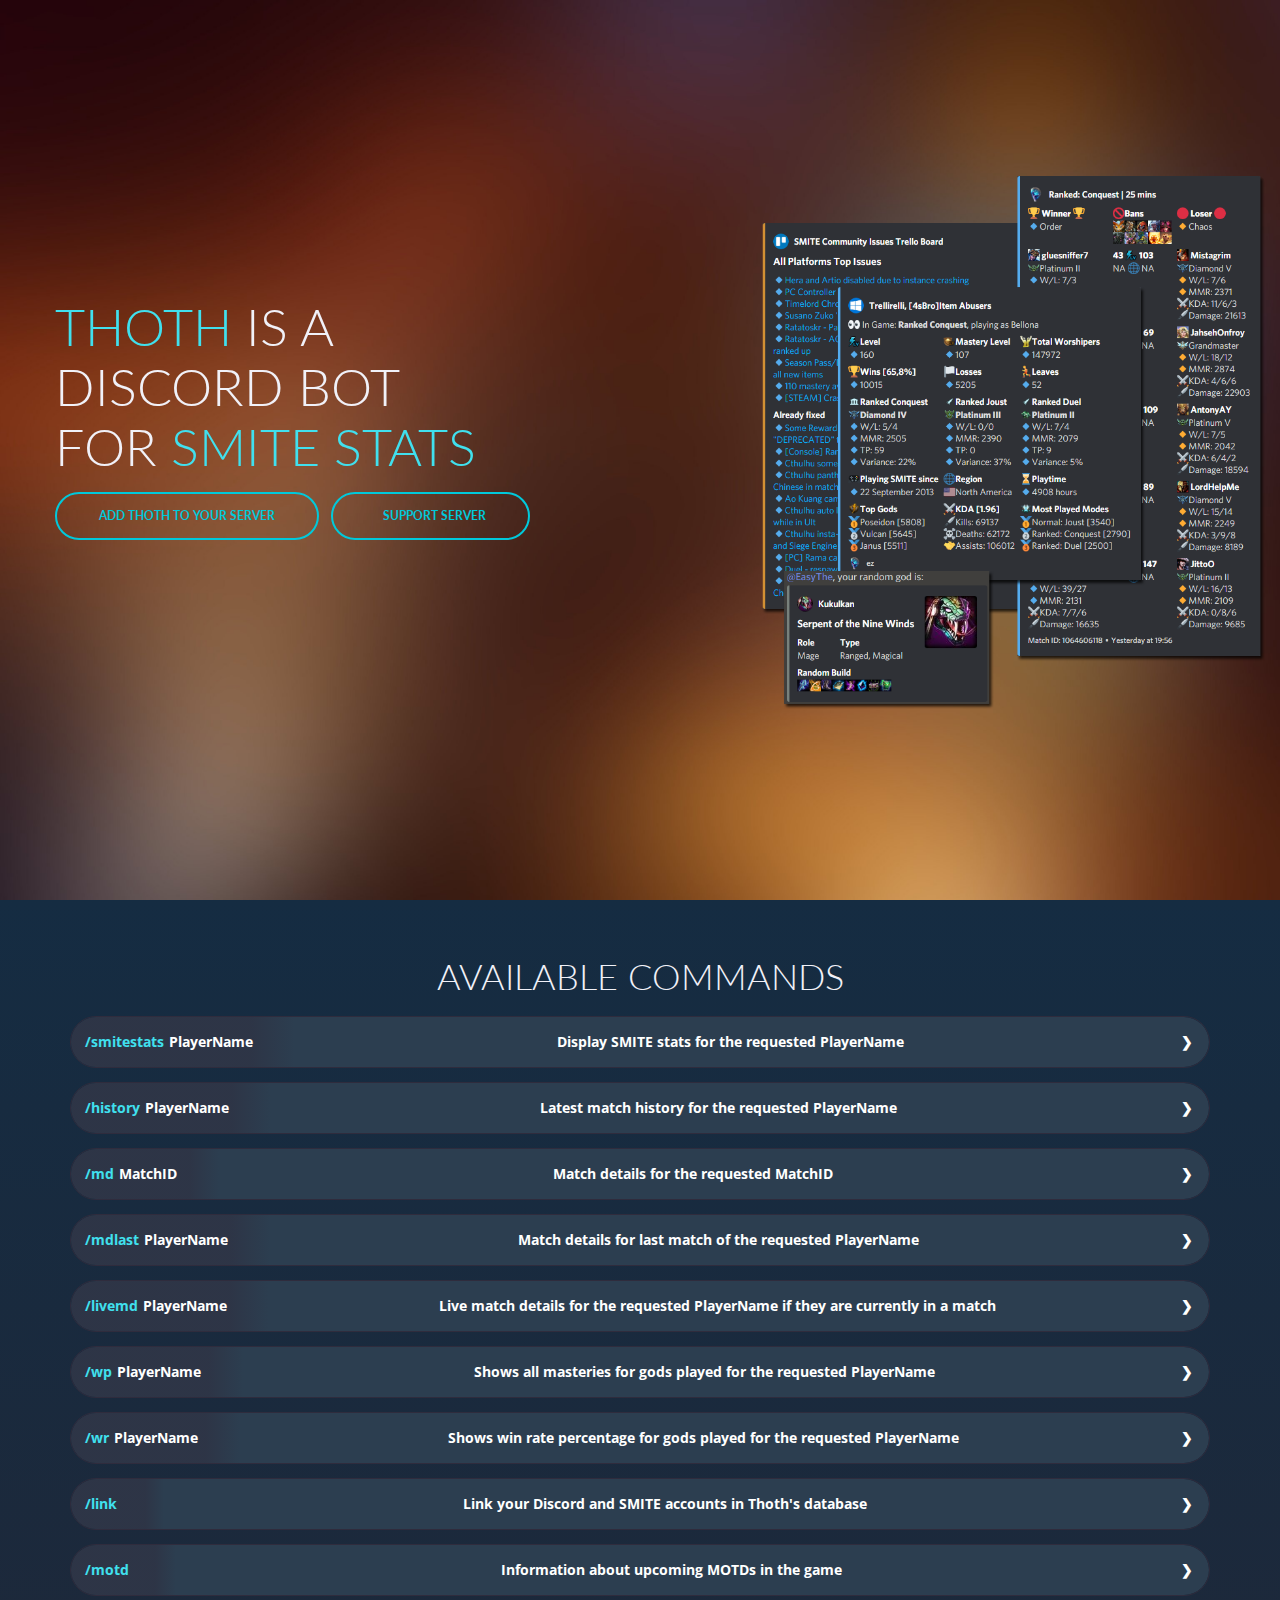
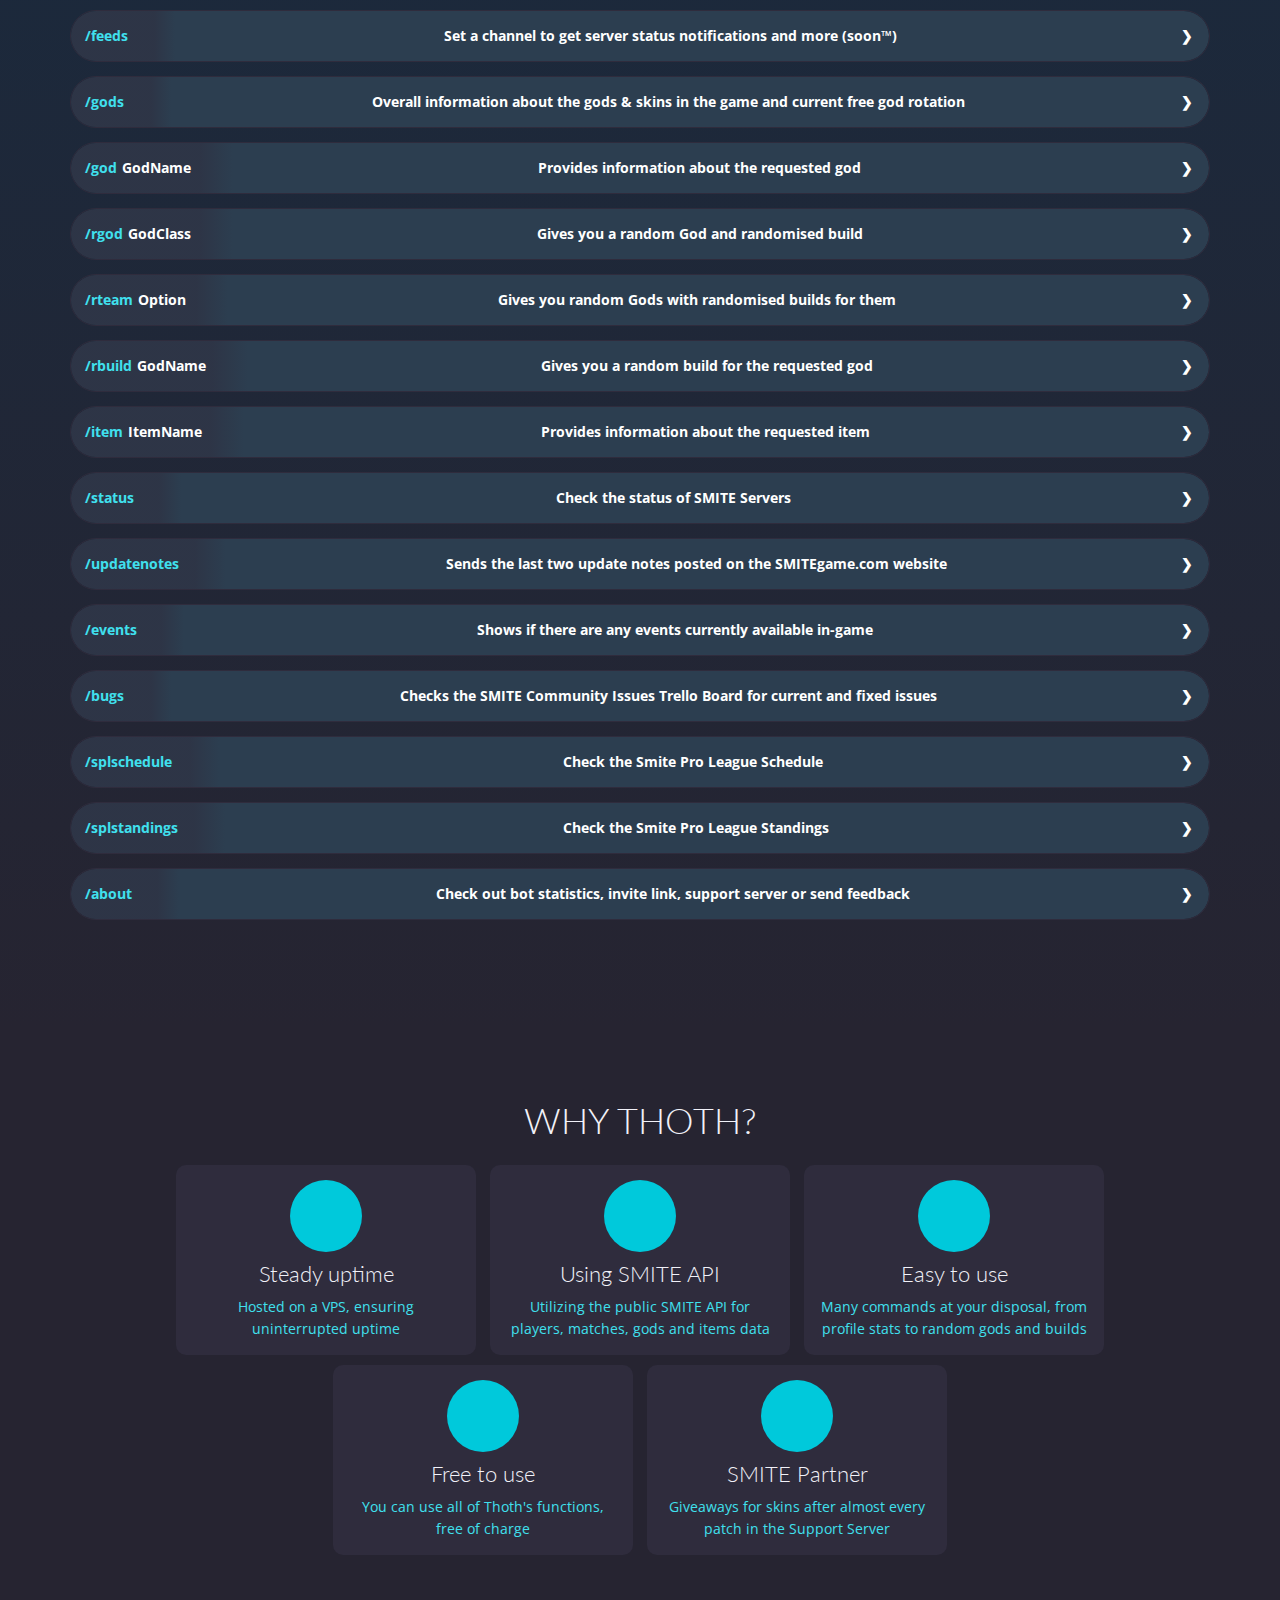
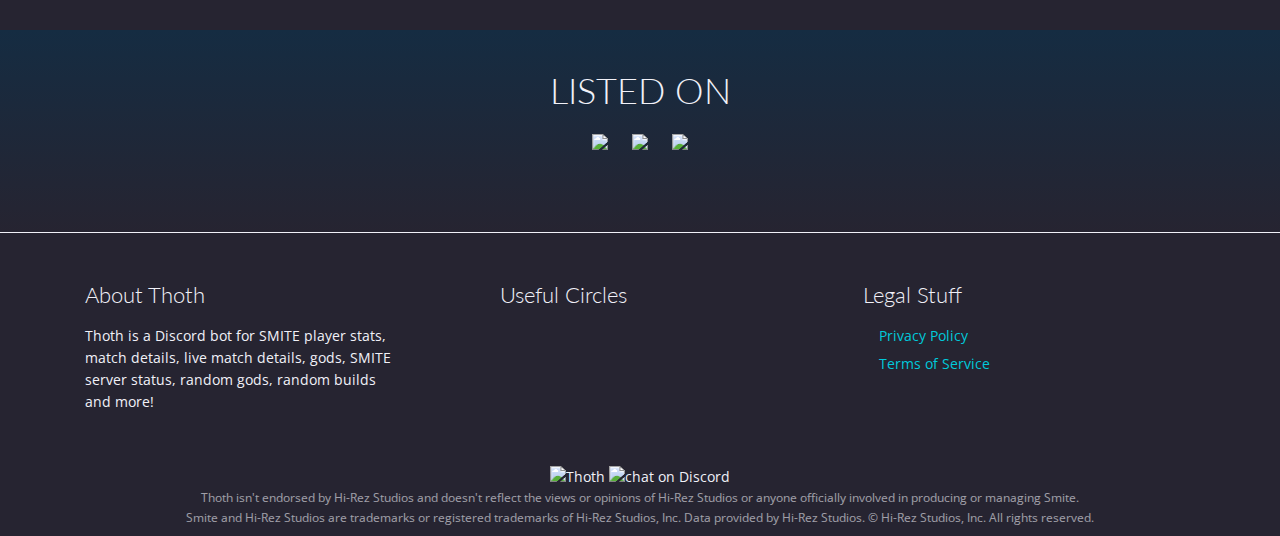
==== commit 56db5292: "Slash Commands & Terms of Service" ====
--- a/index.html
+++ b/index.html
@@ -23,7 +23,7 @@
     <meta property="og:description"
         content="Thoth is a Discord bot for SMITE player stats, match details, live match details, gods, SMITE server status, random gods, random builds and more!" />
     <meta property="og:image" content="https://i.imgur.com/8qNdxse.png" />
-    <meta property="og:url" content="http://thothbot.tk/" />
+    <meta property="og:url" content="https://easythe.github.io/ThothWeb/" />
     <meta property="og:type" content="website" />
     <meta property="og:locale" content="en_US" />
 
@@ -42,6 +42,18 @@
     <script data-ad-client="ca-pub-5997210292027656" async src="https://pagead2.googlesyndication.com/pagead/js/adsbygoogle.js"></script>
 
     <link rel="icon" href="images/favicon.png">
+    <!-- Global site tag (gtag.js) - Google Analytics -->
+    <script async src="https://www.googletagmanager.com/gtag/js?id=G-6TLSJTWVZ3"></script>
+    <script>
+        window.dataLayer = window.dataLayer || [];
+
+        function gtag() {
+            dataLayer.push(arguments);
+        }
+        gtag('js', new Date());
+
+        gtag('config', 'G-6TLSJTWVZ3');
+    </script>
 </head>
 
 <body data-spy="scroll" data-target=".fixed-top">
@@ -55,7 +67,8 @@
                                 <span id="js-rotating">Smite Stats, Match Details, Random Gods, Random Builds, Server Status Info, MOTD
                                     Info, Live Match Info</span></h1>
                             <a class="btn-solid-lg page-scroll"
-                                href="https://discord.com/oauth2/authorize?client_id=454145330347376651&permissions=537259072&redirect_uri=http%3A%2F%2Fthothbot.tk%2F&scope=bot%20applications.commands" target="_blank">Add
+                                href="https://discord.com/oauth2/authorize?client_id=454145330347376651&permissions=537259072&scope=bot%20applications.commands"
+                                target="_blank">Add
                                 Thoth to your server</a>
                             <a class="btn-solid-lg page-scroll" href="https://discord.gg/hU6MTbQ" target="_blank"><i
                                     class="fab fa-discord"></i>Support Server</a>
@@ -68,6 +81,587 @@
             </div>
         </div>
     </header>
+    <div id="details" class="basic-2">
+        <div class="row">
+            <div class="container" style="text-align: center;">
+                <div class="tabs">
+                    <h2>Available Commands</h2>
+                    <!-- smitestats -->
+                    <div class="tab">
+                        <input type="radio" id="rd1" name="rd">
+                        <label class="tab-label" for="rd1">
+                            <span class="span-command">
+                                <span class="command-name">/smitestats</span>
+                                PlayerName</span>
+                            <span>Display SMITE stats for the requested PlayerName</span>
+                        </label>
+                        <div class="tab-content">
+                            <div class="command-ss">
+                                <img src="images/cmd/stats.png" />
+                            </div>
+                            <svg xmlns="http://www.w3.org/2000/svg" style="display: none;">
+                                <symbol id="info-fill" fill="currentColor" viewBox="0 0 16 16">
+                                    <path
+                                        d="M8 16A8 8 0 1 0 8 0a8 8 0 0 0 0 16zm.93-9.412-1 4.705c-.07.34.029.533.304.533.194 0 .487-.07.686-.246l-.088.416c-.287.346-.92.598-1.465.598-.703 0-1.002-.422-.808-1.319l.738-3.468c.064-.293.006-.399-.287-.47l-.451-.081.082-.381 2.29-.287zM8 5.5a1 1 0 1 1 0-2 1 1 0 0 1 0 2z" />
+                                </symbol>
+                            </svg>
+                            <div class="alert alert-primary d-flex align-items-center" role="alert">
+                                <svg class="bi flex-shrink-0 me-2" width="24" height="24" role="img" aria-label="Info:">
+                                    <use xlink:href="#info-fill" /></svg>
+                                <div>
+                                    If you've linked your Discord & SMITE accounts via <span
+                                        class="logo-text">/link</span>
+                                    in Thoth's Database, you can check your stats
+                                    without providing a <span class="logo-text">PlayerName</span>.
+                                </div>
+                            </div>
+                        </div>
+                    </div>
+                    <!-- history -->
+                    <div class="tab">
+                        <input type="radio" id="rd2" name="rd">
+                        <label class="tab-label" for="rd2">
+                            <span class="span-command">
+                                <span class="command-name">/history</span>
+                                PlayerName</span>
+                            <span>Latest match history for the requested PlayerName</span>
+                        </label>
+                        <div class="tab-content">
+                            <div class="command-ss">
+                                <img src="images/cmd/history.png" />
+                            </div>
+                            <div class="alert alert-primary d-flex align-items-center" role="alert">
+                                <svg class="bi flex-shrink-0 me-2" width="24" height="24" role="img" aria-label="Info:">
+                                    <use xlink:href="#info-fill" /></svg>
+                                <div>
+                                    If you've linked your Discord & SMITE accounts via <span
+                                        class="logo-text">/link</span>
+                                    in Thoth's Database, you can check your stats
+                                    without providing a <span class="logo-text">PlayerName</span>.
+                                </div>
+                            </div>
+                        </div>
+                    </div>
+                    <!-- md -->
+                    <div class="tab">
+                        <input type="radio" id="rd3" name="rd">
+                        <label class="tab-label" for="rd3">
+                            <span class="span-command">
+                                <span class="command-name">/md</span>
+                                MatchID</span>
+                            <span>Match details for the requested MatchID</span>
+                        </label>
+                        <div class="tab-content">
+                            <div class="command-ss">
+                                <img src="images/cmd/md.png" />
+                            </div>
+                        </div>
+                    </div>
+                    <!-- mdlast -->
+                    <div class="tab">
+                        <input type="radio" id="rd4" name="rd">
+                        <label class="tab-label" for="rd4">
+                            <span class="span-command">
+                                <span class="command-name">/mdlast</span>
+                                PlayerName</span>
+                            <span>Match details for last match of the requested PlayerName</span>
+                        </label>
+                        <div class="tab-content">
+                            <div class="command-ss">
+                                <img src="images/cmd/mdlast.png" />
+                            </div>
+                            <div class="alert alert-primary d-flex align-items-center" role="alert">
+                                <svg class="bi flex-shrink-0 me-2" width="24" height="24" role="img" aria-label="Info:">
+                                    <use xlink:href="#info-fill" /></svg>
+                                <div>
+                                    If you've linked your Discord & SMITE accounts via <span
+                                        class="logo-text">/link</span>
+                                    in Thoth's Database, you can check your stats
+                                    without providing a <span class="logo-text">PlayerName</span>.
+                                </div>
+                            </div>
+                        </div>
+                    </div>
+                    <!-- livemd -->
+                    <div class="tab">
+                        <input type="radio" id="rd5" name="rd">
+                        <label class="tab-label" for="rd5">
+                            <span class="span-command">
+                                <span class="command-name">/livemd</span>
+                                PlayerName</span>
+                            <span>Live match details for the requested PlayerName if they are currently in a
+                                match</span>
+                        </label>
+                        <div class="tab-content">
+                            <div class="command-ss">
+                                <img src="images/cmd/livemd.png" />
+                            </div>
+                            <div class="alert alert-primary d-flex align-items-center" role="alert">
+                                <svg class="bi flex-shrink-0 me-2" width="24" height="24" role="img" aria-label="Info:">
+                                    <use xlink:href="#info-fill" /></svg>
+                                <div>
+                                    If you've linked your Discord & SMITE accounts via <span
+                                        class="logo-text">/link</span>
+                                    in Thoth's Database, you can check your stats
+                                    without providing a <span class="logo-text">PlayerName</span>.
+                                </div>
+                            </div>
+                        </div>
+                    </div>
+                    <!-- wp -->
+                    <div class="tab">
+                        <input type="radio" id="rd6" name="rd">
+                        <label class="tab-label" for="rd6">
+                            <span class="span-command">
+                                <span class="command-name">/wp</span>
+                                PlayerName</span>
+                            <span>Shows all masteries for gods played for the requested PlayerName</span>
+                        </label>
+                        <div class="tab-content">
+                            <div class="command-ss">
+                                <img src="images/cmd/wp.png" />
+                            </div>
+                            <div class="alert alert-primary d-flex align-items-center" role="alert">
+                                <svg class="bi flex-shrink-0 me-2" width="24" height="24" role="img" aria-label="Info:">
+                                    <use xlink:href="#info-fill" /></svg>
+                                <div>
+                                    If you've linked your Discord & SMITE accounts via <span
+                                        class="logo-text">/link</span>
+                                    in Thoth's Database, you can check your stats
+                                    without providing a <span class="logo-text">PlayerName</span>.
+                                </div>
+                            </div>
+                        </div>
+                    </div>
+                    <!-- wr -->
+                    <div class="tab">
+                        <input type="radio" id="rd7" name="rd">
+                        <label class="tab-label" for="rd7">
+                            <span class="span-command">
+                                <span class="command-name">/wr</span>
+                                PlayerName</span>
+                            <span>Shows win rate percentage for gods played for the requested PlayerName</span>
+                        </label>
+                        <div class="tab-content">
+                            <div class="command-ss">
+                                <img src="images/cmd/wr.png" />
+                            </div>
+                            <div class="alert alert-primary d-flex align-items-center" role="alert">
+                                <svg class="bi flex-shrink-0 me-2" width="24" height="24" role="img" aria-label="Info:">
+                                    <use xlink:href="#info-fill" /></svg>
+                                <div>
+                                    If you've linked your Discord & SMITE accounts via <span
+                                        class="logo-text">/link</span>
+                                    in Thoth's Database, you can check your stats
+                                    without providing a <span class="logo-text">PlayerName</span>.
+                                </div>
+                            </div>
+                        </div>
+                    </div>
+                    <!-- link -->
+                    <div class="tab">
+                        <input type="radio" id="rd8" name="rd">
+                        <label class="tab-label" for="rd8">
+                            <span class="span-command">
+                                <span class="command-name">/link</span></span>
+                            <span>Link your Discord and SMITE accounts in Thoth's database</span>
+                        </label>
+                        <div class="tab-content">
+                            <p>The response from this command can differ depending on if you've already linked an account or not</p>
+                            <div class="command-ss">
+                                <img src="images/cmd/link.png" />
+                                <img src="images/cmd/linked.png" />
+                            </div>
+                            <div class="alert alert-primary d-flex align-items-center" role="alert">
+                                <svg class="bi flex-shrink-0 me-2" width="24" height="24" role="img" aria-label="Info:">
+                                    <use xlink:href="#info-fill" /></svg>
+                                <div>
+                                    All commands that require <span class="command-name">PlayerName</span>are utilising the linked accounts feature.
+                                </div>
+                            </div>
+                        </div>
+                    </div>
+                    <!-- motd -->
+                    <div class="tab">
+                        <input type="radio" id="rd9" name="rd">
+                        <label class="tab-label" for="rd9">
+                            <span class="span-command">
+                                <span class="command-name">/motd</span></span>
+                            <span>Information about upcoming MOTDs in the game</span>
+                        </label>
+                        <div class="tab-content">
+                            <div class="command-ss">
+                                <img src="images/cmd/motd.png" />
+                            </div>
+                        </div>
+                    </div>
+                    <!-- feeds -->
+                    <div class="tab">
+                        <input type="radio" id="rd10" name="rd">
+                        <label class="tab-label" for="rd10">
+                            <span class="span-command">
+                                <span class="command-name">/feeds</span></span>
+                            <span>Set a channel to get server status notifications and more (soon™)</span>
+                        </label>
+                        <div class="tab-content feeds">
+                            <div class="alert alert-primary d-flex align-items-center" role="alert">
+                                <div>
+                                    <h5>Feed Types</h5><hr>
+                                    <ul class="list-unstyled li-space-lg">
+                                        <li class="media">
+                                            <i class="fa-regular fa-square-check"></i>
+                                            <div class="media-body">SMITE Status</div>
+                                        </li>
+                                        <li class="media">
+                                            <i class="fa-regular fa-square"></i>
+                                            <div class="media-body">Update Notes (+Hotfixes)</div>
+                                        </li>
+                                        <li class="media">
+                                            <i class="fa-regular fa-square"></i>
+                                            <div class="media-body">SmiteGame Blog posts</div>
+                                        </li>
+                                        <li class="media">
+                                            <i class="fa-regular fa-square"></i>
+                                            <div class="media-body">SmiteDatamining posts</div>
+                                        </li>
+                                        <li class="media">
+                                            <i class="fa-regular fa-square"></i>
+                                            <div class="media-body">SmiteGame Twitter tweets</div>
+                                        </li>
+                                        <li class="media">
+                                            <i class="fa-regular fa-square"></i>
+                                            <div class="media-body">SmiteGame YouTube videos</div>
+                                        </li>
+                                        <li class="media">
+                                            <i class="fa-regular fa-square"></i>
+                                            <div class="media-body">SmitePro Twitter tweets</div>
+                                        </li>
+                                        <li class="media">
+                                            <i class="fa-regular fa-square"></i>
+                                            <div class="media-body">SmiteProLeague blog posts</div>
+                                        </li>
+                                    </ul>
+                                </div>
+                            </div>
+                            <div class="command-ss">
+                                <img src="images/cmd/feeds.png" />
+                            </div>
+                        </div>
+                    </div>
+                    <!-- gods -->
+                    <div class="tab">
+                        <input type="radio" id="rd11" name="rd">
+                        <label class="tab-label" for="rd11">
+                            <span class="span-command">
+                                <span class="command-name">/gods</span></span>
+                            <span>Overall information about the gods & skins in the game and current free god rotation</span>
+                        </label>
+                        <div class="tab-content">
+                            <div class="command-ss">
+                                <img src="images/cmd/gods.png" />
+                            </div>
+                            <div class="alert alert-primary d-flex align-items-center" role="alert">
+                                <svg class="bi flex-shrink-0 me-2" width="24" height="24" role="img" aria-label="Info:">
+                                    <use xlink:href="#info-fill" /></svg>
+                                <div>
+                                    For God specific information use <span class="logo-text">/god</span>
+                                </div>
+                            </div>
+                        </div>
+                    </div>
+                    <!-- god -->
+                    <div class="tab">
+                        <input type="radio" id="rd12" name="rd">
+                        <label class="tab-label" for="rd12">
+                            <span class="span-command">
+                                <span class="command-name">/god</span>
+                                GodName</span>
+                            <span>Provides information about the requested god</span>
+                        </label>
+                        <div class="tab-content">
+                            <div class="command-ss">
+                                <img src="images/cmd/godmain.png" />
+                                <img src="images/cmd/godskins.png" />
+                            </div>
+                            <svg xmlns="http://www.w3.org/2000/svg" style="display: none;">
+                                <symbol id="info-fill" fill="currentColor" viewBox="0 0 16 16">
+                                    <path
+                                        d="M8 16A8 8 0 1 0 8 0a8 8 0 0 0 0 16zm.93-9.412-1 4.705c-.07.34.029.533.304.533.194 0 .487-.07.686-.246l-.088.416c-.287.346-.92.598-1.465.598-.703 0-1.002-.422-.808-1.319l.738-3.468c.064-.293.006-.399-.287-.47l-.451-.081.082-.381 2.29-.287zM8 5.5a1 1 0 1 1 0-2 1 1 0 0 1 0 2z" />
+                                </symbol>
+                            </svg>
+                            <div class="alert alert-primary d-flex align-items-center" role="alert">
+                                <svg class="bi flex-shrink-0 me-2" width="24" height="24" role="img" aria-label="Info:">
+                                    <use xlink:href="#info-fill" /></svg>
+                                <div>
+                                    As you start typing the name of the god you're searching for, the bot will try to
+                                    autocomplete the name for your facilitation.
+                                </div>
+                            </div>
+                        </div>
+                    </div>
+                    <!-- rgod -->
+                    <div class="tab">
+                        <input type="radio" id="rd13" name="rd">
+                        <label class="tab-label" for="rd13">
+                            <span class="span-command">
+                                <span class="command-name">/rgod</span>
+                                GodClass</span>
+                            <span>Gives you a random God and randomised build</span>
+                        </label>
+                        <div class="tab-content" style="display: flex;    flex-direction: row;    flex-wrap: wrap;    justify-content: space-evenly;">
+                            <div class="command-ss extrass">
+                                <img src="images/cmd/rgod1.png" />
+                                <img src="images/cmd/rgod.png" />
+                            </div>
+                            <div class="command-ss extrass">
+                                <img style="width: 15rem;" src="images/cmd/rgod2.png" />
+                                <img src="images/cmd/rgod3.png" />
+                            </div>
+                            <div class="alert alert-primary d-flex align-items-center" role="alert">
+                                <svg class="bi flex-shrink-0 me-2" width="24" height="24" role="img" aria-label="Info:">
+                                    <use xlink:href="#info-fill" /></svg>
+                                <div>
+                                    The builds given by this command are totally random (troll builds).
+                                </div>
+                            </div>
+                        </div>
+                    </div>
+                    <!-- rteam -->
+                    <div class="tab">
+                        <input type="radio" id="rd14" name="rd">
+                        <label class="tab-label" for="rd14">
+                            <span class="span-command">
+                                <span class="command-name">/rteam</span>
+                                Option</span>
+                            <span>Gives you random Gods with randomised builds for them</span>
+                        </label>
+                        <div class="tab-content" style="display: flex;    flex-direction: row;    flex-wrap: wrap;    justify-content: space-evenly;">
+                            <div class="command-ss">
+                                <img style="width: 10rem;" src="images/cmd/rteamoptions.png" />
+                            </div>
+                            <div class="command-ss extrass">
+                                <img style="width: 15rem;" src="images/cmd/rteam3.png" />
+                                <img style="width: 15rem;" src="images/cmd/rteam3res.png" />
+                            </div>
+                            <div class="command-ss extrass">
+                                <img style="width: 20rem;" src="images/cmd/rteamassault.png" />
+                                <img src="images/cmd/rteamassaultres.png" />
+                            </div>
+                            
+                        </div>
+                    </div>
+                    <!-- rbuild -->
+                    <div class="tab">
+                        <input type="radio" id="rd15" name="rd">
+                        <label class="tab-label" for="rd15">
+                            <span class="span-command">
+                                <span class="command-name">/rbuild</span>
+                                GodName</span>
+                            <span>Gives you a random build for the requested god</span>
+                        </label>
+                        <div class="tab-content">
+                            <div class="command-ss extrass">
+                                <img style="width: 15rem;" src="images/cmd/rbuild1.png" />
+                                <img src="images/cmd/rbuild.png" />
+                            </div>
+                            <div class="alert alert-primary d-flex align-items-center" role="alert">
+                                <svg class="bi flex-shrink-0 me-2" width="24" height="24" role="img" aria-label="Info:">
+                                    <use xlink:href="#info-fill" /></svg>
+                                <div>
+                                    As you start typing the name of the god you're searching for, the bot will try to
+                                    autocomplete the name for your facilitation.<br>The builds given by this command are
+                                    totally random (troll builds).
+                                </div>
+                            </div>
+                        </div>
+                    </div>
+                    <!-- item -->
+                    <div class="tab">
+                        <input type="radio" id="rd16" name="rd">
+                        <label class="tab-label" for="rd16">
+                            <span class="span-command">
+                                <span class="command-name">/item</span>
+                                ItemName</span>
+                            <span>Provides information about the requested item</span>
+                        </label>
+                        <div class="tab-content" style="display: flex;    flex-direction: row;    flex-wrap: wrap;    justify-content: space-evenly;">
+                            <div class="command-ss" style="margin: 0.5rem;">
+                                <img src="images/cmd/item.png" />
+                            </div>
+                            <div class="command-ss" style="margin: 0.5rem;">
+                                <img src="images/cmd/item1.png" />
+                            </div>
+                            <div class="command-ss" style="margin: 0.5rem;">
+                                <img style="width: 25rem;" src="images/cmd/item2.png" />
+                            </div>
+                            <div class="alert alert-primary d-flex align-items-center" role="alert">
+                                <svg class="bi flex-shrink-0 me-2" width="24" height="24" role="img" aria-label="Info:">
+                                    <use xlink:href="#info-fill" /></svg>
+                                <div>
+                                    As you start typing the name of the item you're searching for, the bot will try to
+                                    autocomplete the name for your facilitation.
+                                </div>
+                            </div>
+                        </div>
+                    </div>
+                    <!-- status -->
+                    <div class="tab">
+                        <input type="radio" id="rd17" name="rd">
+                        <label class="tab-label" for="rd17">
+                            <span class="span-command">
+                                <span class="command-name">/status</span></span>
+                            <span>Check the status of SMITE Servers</span>
+                        </label>
+                        <div class="tab-content" style="display: flex;    flex-direction: row;    flex-wrap: wrap;    justify-content: space-evenly;">
+                            <div class="alert alert-primary d-flex align-items-center" role="alert">
+                                <svg class="bi flex-shrink-0 me-2" width="24" height="24" role="img" aria-label="Info:">
+                                    <use xlink:href="#info-fill" /></svg>
+                                <div>
+                                    The first line of every platform status comes from the <a class="turquoise"
+                                        href="https://status.hirezstudios.com/" target="_blank">Status Page</a>
+                                    <br>The second line comes from the official Hi-Rez/SMITE API
+                                </div>
+                            </div>
+                            <div class="command-ss" style="margin: 0.5rem;">
+                                <img src="images/cmd/status.png" />
+                            </div>
+                            <div class="command-ss" style="margin: 0.5rem;">
+                                <img src="images/cmd/status1.png" />
+                            </div>
+                            <div class="command-ss" style="margin: 0.5rem;">
+                                <img src="images/cmd/status2.png" />
+                            </div>
+                        </div>
+                    </div>
+                    <!-- updatenotes -->
+                    <div class="tab">
+                        <input type="radio" id="rd18" name="rd">
+                        <label class="tab-label" for="rd18">
+                            <span class="span-command">
+                                <span class="command-name">/updatenotes</span></span>
+                            <span>Sends the last two update notes posted on the SMITEgame.com website</span>
+                        </label>
+                        <div class="tab-content">
+                            <div class="command-ss">
+                                <img src="images/cmd/updatenotes.png" />
+                            </div>
+                        </div>
+                    </div>
+                    <!-- events -->
+                    <div class="tab">
+                        <input type="radio" id="rd19" name="rd">
+                        <label class="tab-label" for="rd19">
+                            <span class="span-command">
+                                <span class="command-name">/events</span></span>
+                            <span>Shows if there are any events currently available in-game</span>
+                        </label>
+                        <div class="tab-content" style="display: flex;    flex-direction: row;    flex-wrap: wrap;    justify-content: space-evenly;">
+                            <div class="command-ss">
+                                <img src="images/cmd/events.png" />
+                            </div>
+                            <div class="command-ss" style="background: none;">
+                                <img src="images/cmd/eventsingame.png" />
+                            </div>
+                            <div class="alert alert-primary d-flex align-items-center" role="alert">
+                                <svg class="bi flex-shrink-0 me-2" width="24" height="24" role="img" aria-label="Info:">
+                                    <use xlink:href="#info-fill" /></svg>
+                                <div>
+                                    The bot checks the data shown in-game under the events tab.
+                                </div>
+                            </div>
+                        </div>
+                    </div>
+                    <!-- bugs -->
+                    <div class="tab">
+                        <input type="radio" id="rd20" name="rd">
+                        <label class="tab-label" for="rd20">
+                            <span class="span-command">
+                                <span class="command-name">/bugs</span></span>
+                            <span>Checks the SMITE Community Issues Trello Board for current and fixed issues</span>
+                        </label>
+                        <div class="tab-content">
+                            <p>Data from the <a class="turquoise"
+                                    href="https://trello.com/b/d4fJtBlo/smite-community-issues" target="_blank">SMITE
+                                    Community Issues Trello Board</a></p>
+                            <div class="command-ss">
+                                <img src="images/cmd/bugs.png" />
+                            </div>
+                        </div>
+                    </div>
+                    <!-- splschedule -->
+                    <div class="tab">
+                        <input type="radio" id="rd21" name="rd">
+                        <label class="tab-label" for="rd21">
+                            <span class="span-command">
+                                <span class="command-name">/splschedule</span></span>
+                            <span>Check the Smite Pro League Schedule</span>
+                        </label>
+                        <div class="tab-content">
+                            <div class="alert alert-primary d-flex align-items-center" role="alert">
+                                <svg class="bi flex-shrink-0 me-2" width="24" height="24" role="img" aria-label="Info:">
+                                    <use xlink:href="#info-fill" /></svg>
+                                <div>
+                                    SPL Schedule Data from the <a class="turquoise"
+                                        href="https://www.smiteproleague.com/schedule" target="_blank">SMITE Pro League
+                                        website</a>, SCC data from <a class="turquoise"
+                                        href="https://calendar.google.com/calendar/u/0/embed?src=du6lvi0d4jksj6bvehf0478bes@group.calendar.google.com"
+                                        target="_blank">SMITE Esports Broadcast Schedule Google Calendar</a>.
+                                        <br>The times shown are the converted times according to your device's timezone.
+                                </div>
+                            </div>
+                            <br>
+                            <div class="command-ss">
+                                <img src="images/cmd/splschedule.png" />
+                            </div>
+                        </div>
+                    </div>
+                    <!-- splstandings -->
+                    <div class="tab">
+                        <input type="radio" id="rd22" name="rd">
+                        <label class="tab-label" for="rd22">
+                            <span class="span-command">
+                                <span class="command-name">/splstandings</span></span>
+                            <span>Check the Smite Pro League Standings</span>
+                        </label>
+                        <div class="tab-content">
+                            <div class="alert alert-primary d-flex align-items-center" role="alert">
+                                <svg class="bi flex-shrink-0 me-2" width="24" height="24" role="img" aria-label="Info:">
+                                    <use xlink:href="#info-fill" /></svg>
+                                <div>
+                                    SPL Standings Data from the <a class="turquoise"
+                                        href="https://www.smiteproleague.com/standings" target="_blank">SMITE Pro League
+                                        website</a>.
+                                </div>
+                            </div>
+                            <br>
+                            <div class="command-ss">
+                                <img style="width: 20rem;" src="images/cmd/splstandings.png" />
+                            </div>
+                        </div>
+                    </div>
+                    <!-- about -->
+                    <div class="tab">
+                        <input type="radio" id="rd23" name="rd">
+                        <label class="tab-label" for="rd23">
+                            <span class="span-command">
+                                <span class="command-name">/about</span></span>
+                            <span>Check out bot statistics, invite link, support server or send feedback</span>
+                        </label>
+                        <div class="tab-content">
+                            <div class="command-ss">
+                                <img src="images/cmd/about.png" />
+                            </div>
+                        </div>
+                    </div>
+                    <!-- <div class="tab">
+                        <input type="radio" id="rd3" name="rd">
+                        <label for="rd3" class="tab-close">Close &times;</label>
+                    </div> -->
+                </div>
+            </div>
+        </div>
+    </div>  
+
     <div id="details" class="basic-1">
         <div class="row">
             <div class="container" style="text-align: center;">
@@ -119,6 +713,7 @@
             </div>
         </div>
     </div>
+
     <div id="details" class="basic-2">
         <div class="row">
             <div class="container" style="text-align: center;">
@@ -129,17 +724,14 @@
                     </a>
                 </div>
                 <div class="listedWidgets">
-                    <a href="https://botsfordiscord.com/bots/454145330347376651" target="_blank">
-                        <img src="https://botsfordiscord.com/api/bot/454145330347376651/widget?theme=dark" />
-                    </a>
-                </div>
-                <div class="listedWidgets">
                     <a href="https://bots.ondiscord.xyz/bots/454145330347376651" target="_blank">
                         <img src="https://bots.ondiscord.xyz/bots/454145330347376651/embed?theme=dark&showGuilds=true" width="300px"/>
                     </a>
                 </div>
                 <div class="listedWidgets">
-                    <dbl-widget bot-id="bot-thoth" centered></dbl-widget>
+                    <a href="https://discordbotlist.com/bots/thoth" target="_blank">
+                        <img src="https://discordbotlist.com/api/v1/bots/thoth/widget" />
+                    </a>
                 </div>
             </div>
         </div>
@@ -185,11 +777,15 @@
                 </div>
                 <div class="col-md-4">
                     <div class="footer-col middle">
-                        <h4>Important Links</h4>
+                        <h4>Legal Stuff</h4>
                         <ul class="list-unstyled li-space-lg">
                             <li class="media">
                                 <i class="fas fa-square"></i>
                                 <div class="media-body"><a class="turquoise" href="privacy-policy.html">Privacy Policy</a></div>
+                            </li>
+                            <li class="media">
+                                <i class="fas fa-square"></i>
+                                <div class="media-body"><a class="turquoise" href="terms-of-service.html">Terms of Service</a></div>
                             </li>
                         </ul>
                     </div>
@@ -226,7 +822,7 @@
     <script src="js/jquery.easing.min.js"></script>
     <script src="js/morphext.min.js"></script>
     <script src="js/scripts.js"></script>
-    <script src="https://discordbotlist.com/widget/index.js" async></script>
+    
 </body>
 
 </html>
--- a/css/styles.css
+++ b/css/styles.css
@@ -1,6 +1,10 @@
 body, html {
 	width: 100%;
 	height: 100%;
+}
+
+html {
+	box-sizing: border-box;
 }
 
 body, p {
@@ -430,7 +434,7 @@
 	filter: progid:DXImageTransform.Microsoft.gradient(startColorstr="#2f2c3d", endColorstr="#19303e", GradientType=1);
 	background: url('../images/blurbgmin.jpg');
 	background-size: cover;
-	height: 100%;
+	min-height: 100%;
 }
 
 .header-image {
@@ -508,9 +512,8 @@
 /************************/
 
 .tabs {
-	padding-top: 1.5rem;
-	padding-bottom: 1.5rem;
-	background: #2f2c3d;
+	padding-top: 1rem;
+	padding-bottom: 1rem;
 }
 
 .tabs h2 {
@@ -779,7 +782,7 @@
 /*************************/
 
 .basic-2 {
-	padding-top: 4.375rem;
+	padding-top: 2.375rem;
 	padding-bottom: 4.375rem;
 	background: rgb(38,36,49);
 	background: -moz-linear-gradient(0deg, rgba(38,36,49,1) 0%, rgba(21,44,66,1) 100%);
@@ -1045,6 +1048,12 @@
 }
 
 .footer .list-unstyled .fas {
+	color: #00c9db;
+	font-size: 0.5rem;
+	line-height: 1.375rem;
+}
+
+.footer .list-unstyled .fa-solid {
 	color: #00c9db;
 	font-size: 0.5rem;
 	line-height: 1.375rem;
@@ -1188,6 +1197,12 @@
 	line-height: 1.375rem;
 }
 
+.ex-basic-2 .list-unstyled .fa-solid {
+	color: #00c9db;
+	font-size: 0.5rem;
+	line-height: 1.375rem;
+}
+
 .ex-basic-2 .list-unstyled .media-body {
 	margin-left: 0.625rem;
 }
@@ -1796,4 +1811,214 @@
 
 .features-bg p {
 	color: #40e0ee;
+}
+
+img {
+	image-rendering: -moz-crisp-edges;
+	/* Firefox */
+	image-rendering: -o-crisp-edges;
+	/* Opera */
+	image-rendering: -webkit-optimize-contrast;
+	/* Webkit (non-standard naming) */
+	image-rendering: crisp-edges;
+	-ms-interpolation-mode: nearest-neighbor;
+	/* IE (non-standard property) */
+}
+
+/* accordion */
+.tabs {
+	border-radius: 8px;
+	overflow: hidden;
+}
+
+.tab {
+	width: 100%;
+	color: white;
+	overflow: hidden;
+	margin-bottom: 1em;
+	border: 1px solid #2f2c3d;
+	border-radius: 2em;
+	transition: all 0.35s;
+}
+
+.tab input {
+	position: absolute;
+	opacity: 0;
+	z-index: -1;
+}
+
+.tab-label {
+	display: flex;
+	justify-content: space-between;
+	background: #2c3e50;
+	font-weight: bold;
+	cursor: pointer;
+	/* Icon */
+	border-radius: 2em;
+	transition: all 0.35s;
+}
+
+.tab-label span {
+	padding: 1em;
+}
+
+.tab-label:hover {
+	background: #1a252f;
+}
+
+.tab-label::after {
+	content: "❯";
+	width: 1em;
+	height: 1em;
+	text-align: center;
+	transition: all 0.35s;
+	padding: 1em;
+	padding-right: 2em;
+}
+
+.tab-content {
+	max-height: 0;
+	padding: 0 1em;
+	color: #2c3e50;
+	color: white;
+	background: rgba(21, 44, 66, 0.3);
+	transition: all 0.35s;
+	margin-top: -0.5rem;
+	display: flex;
+	align-items: center;
+	flex-direction: column;
+}
+
+.tab-content p {
+	padding-bottom: 0.5rem;
+}
+
+.tab-close {
+	display: flex;
+	justify-content: center;
+	padding: 1em;
+	font-size: 0.75em;
+	background: #2c3e50;
+	cursor: pointer;
+	transition: all 0.35s;
+}
+
+.tab-close:hover {
+	background: #1a252f;
+}
+
+input:checked+.tab-label {
+	transition: all 0.35s;
+	background: #1a252f;
+	border-bottom-left-radius: 0em;
+	border-bottom-right-radius: 0em;
+}
+
+input:checked+.tab-label .span-command {
+	transition: all 0.35s;
+	border-bottom-left-radius: 0em;
+	border-bottom-right-radius: 0em;
+}
+
+input:checked+.tab-label::after {
+	padding: 1rem;
+	padding-top: 2rem;
+	transform: rotate(90deg);
+	margin-right: -0.6rem;
+	transition: all 0.35s;
+}
+
+input:checked~.tab-content {
+	max-height: 150vh;
+	padding: 1em;
+	transition: all 0.5s;
+}
+
+input:checked~.feeds {
+	justify-content: space-evenly;
+	flex-direction: row;
+	align-items: center;
+}
+
+.list-unstyled .fa-solid {
+	color: #00c9db;
+	line-height: 1.375rem;
+}
+
+.alert-primary {
+	color: unset;
+	background-color: rgba(204, 229, 255, 0.1);
+	border-color: #b8daff;
+}
+
+.alert {
+	margin-bottom: 0;
+	border: none;
+	border-radius: 0.5rem;
+	width: fit-content;
+	margin-top: 1rem;
+}
+
+.alert ul {
+	margin: 0;
+	margin-top: 0.5rem;
+}
+
+div svg {
+	color: #40e0ee;
+	margin-right: 1rem;
+}
+
+.span-command {
+	padding: 1em;
+	padding-right: 3em !important;
+	background: rgb(47, 44, 61);
+	background: -moz-linear-gradient(90deg, rgba(47, 44, 61, 0.5046393557422969) 80%, rgba(0, 0, 0, 0) 100%);
+	background: -webkit-linear-gradient(90deg, rgba(47, 44, 61, 0.5046393557422969) 80%, rgba(0, 0, 0, 0) 100%);
+	background: linear-gradient(90deg, rgba(47, 44, 61, 0.5046393557422969) 80%, rgba(0, 0, 0, 0) 100%);
+	filter: progid:DXImageTransform.Microsoft.gradient(startColorstr="#2f2c3d", endColorstr="#000000", GradientType=1);
+	border-top-left-radius: 2em;
+	border-bottom-left-radius: 2em;
+	display: flex;
+	justify-items: center;
+	align-items: center;
+}
+
+.command-name {
+	padding: 0em !important;
+	color: #40e0ee;
+	padding-right: 0.3rem !important;
+}
+
+.command-ss {
+	background: #36393f;
+	padding: 1rem;
+	border-radius: 0.5rem;
+}
+
+.command-ss.extrass {
+	display: flex;
+	flex-direction: column;
+	align-items: center;
+}
+
+.command-ss.extrass img:first-child {
+	width: 10rem;
+}
+
+.command-ss.extrass img:nth-child(2) {
+	width: 20rem;
+}
+
+.command-ss img {
+	max-width: 100%;
+	max-height: 100%;
+	margin: 0;
+	width: 30rem;
+}
+
+.list-unstyled i {
+	color: #00c9db;
+	line-height: 1.375rem;
+	margin-right: 0.375rem;
 }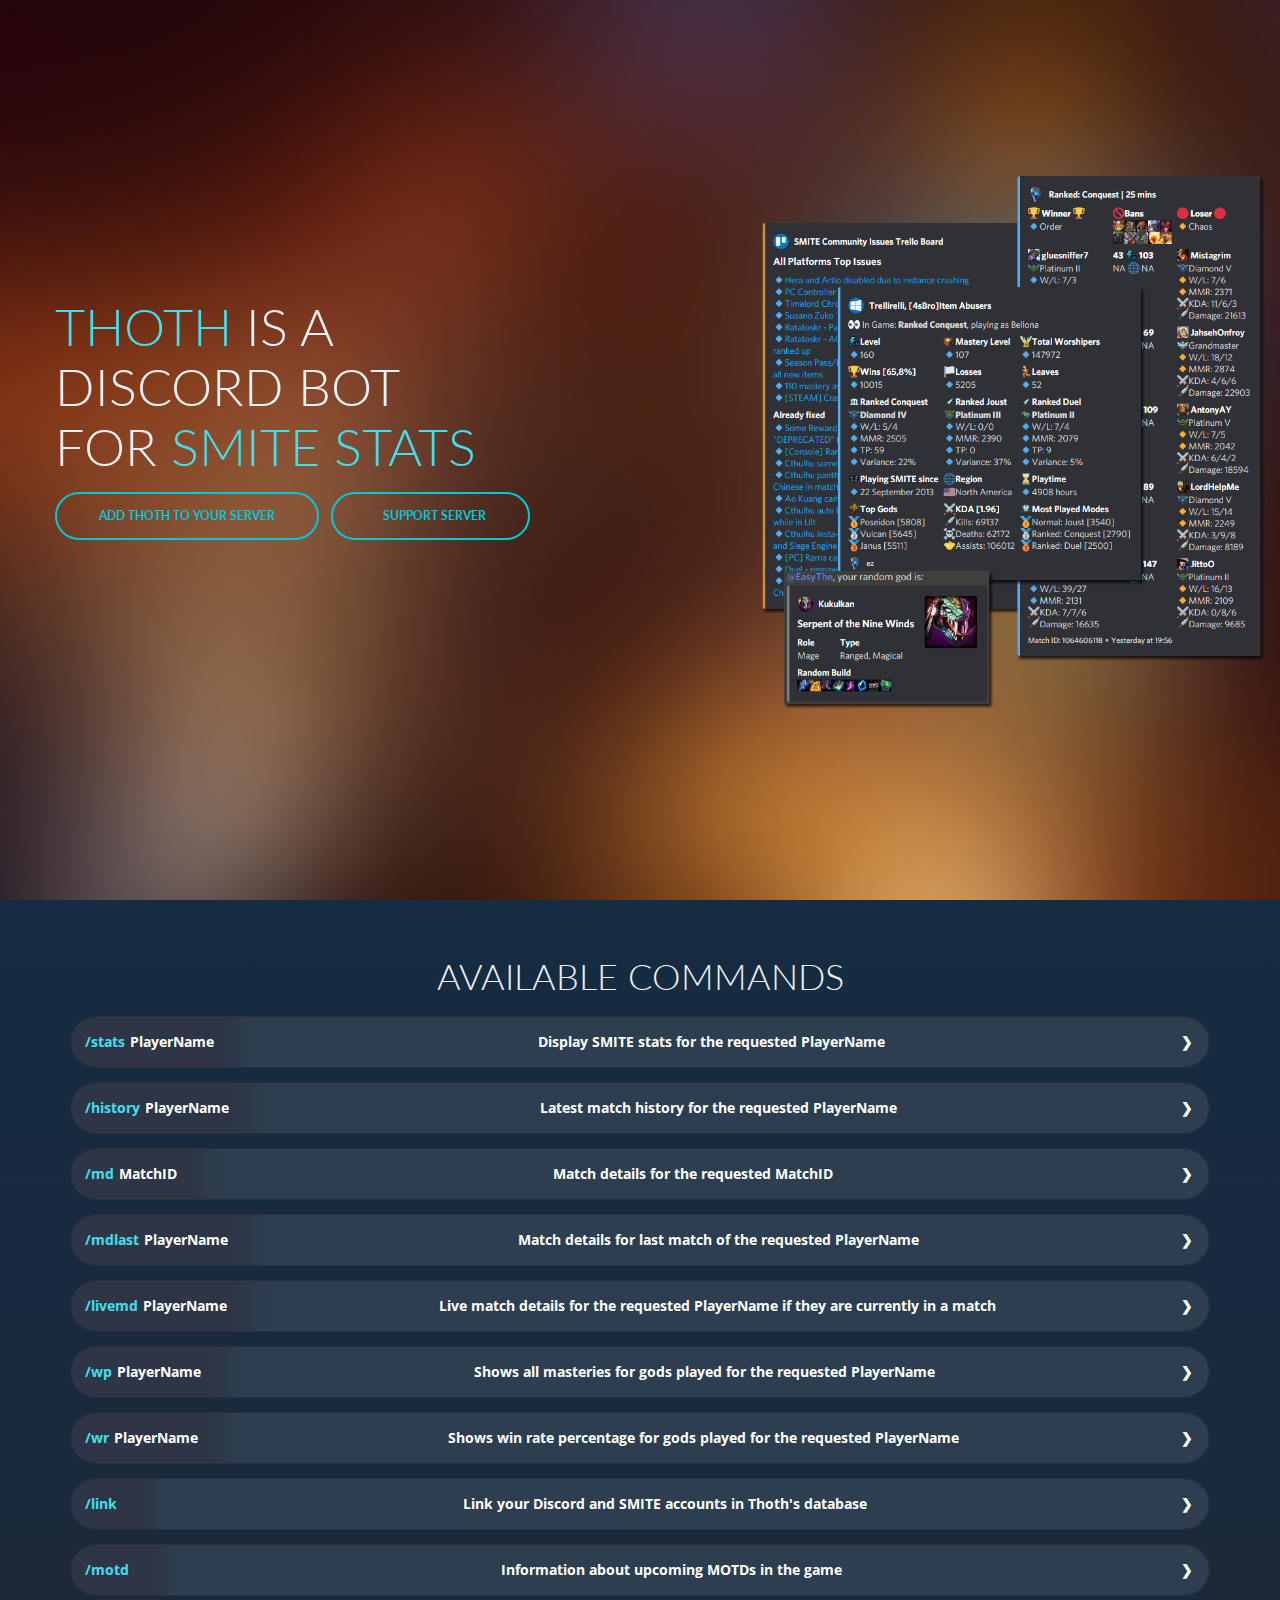
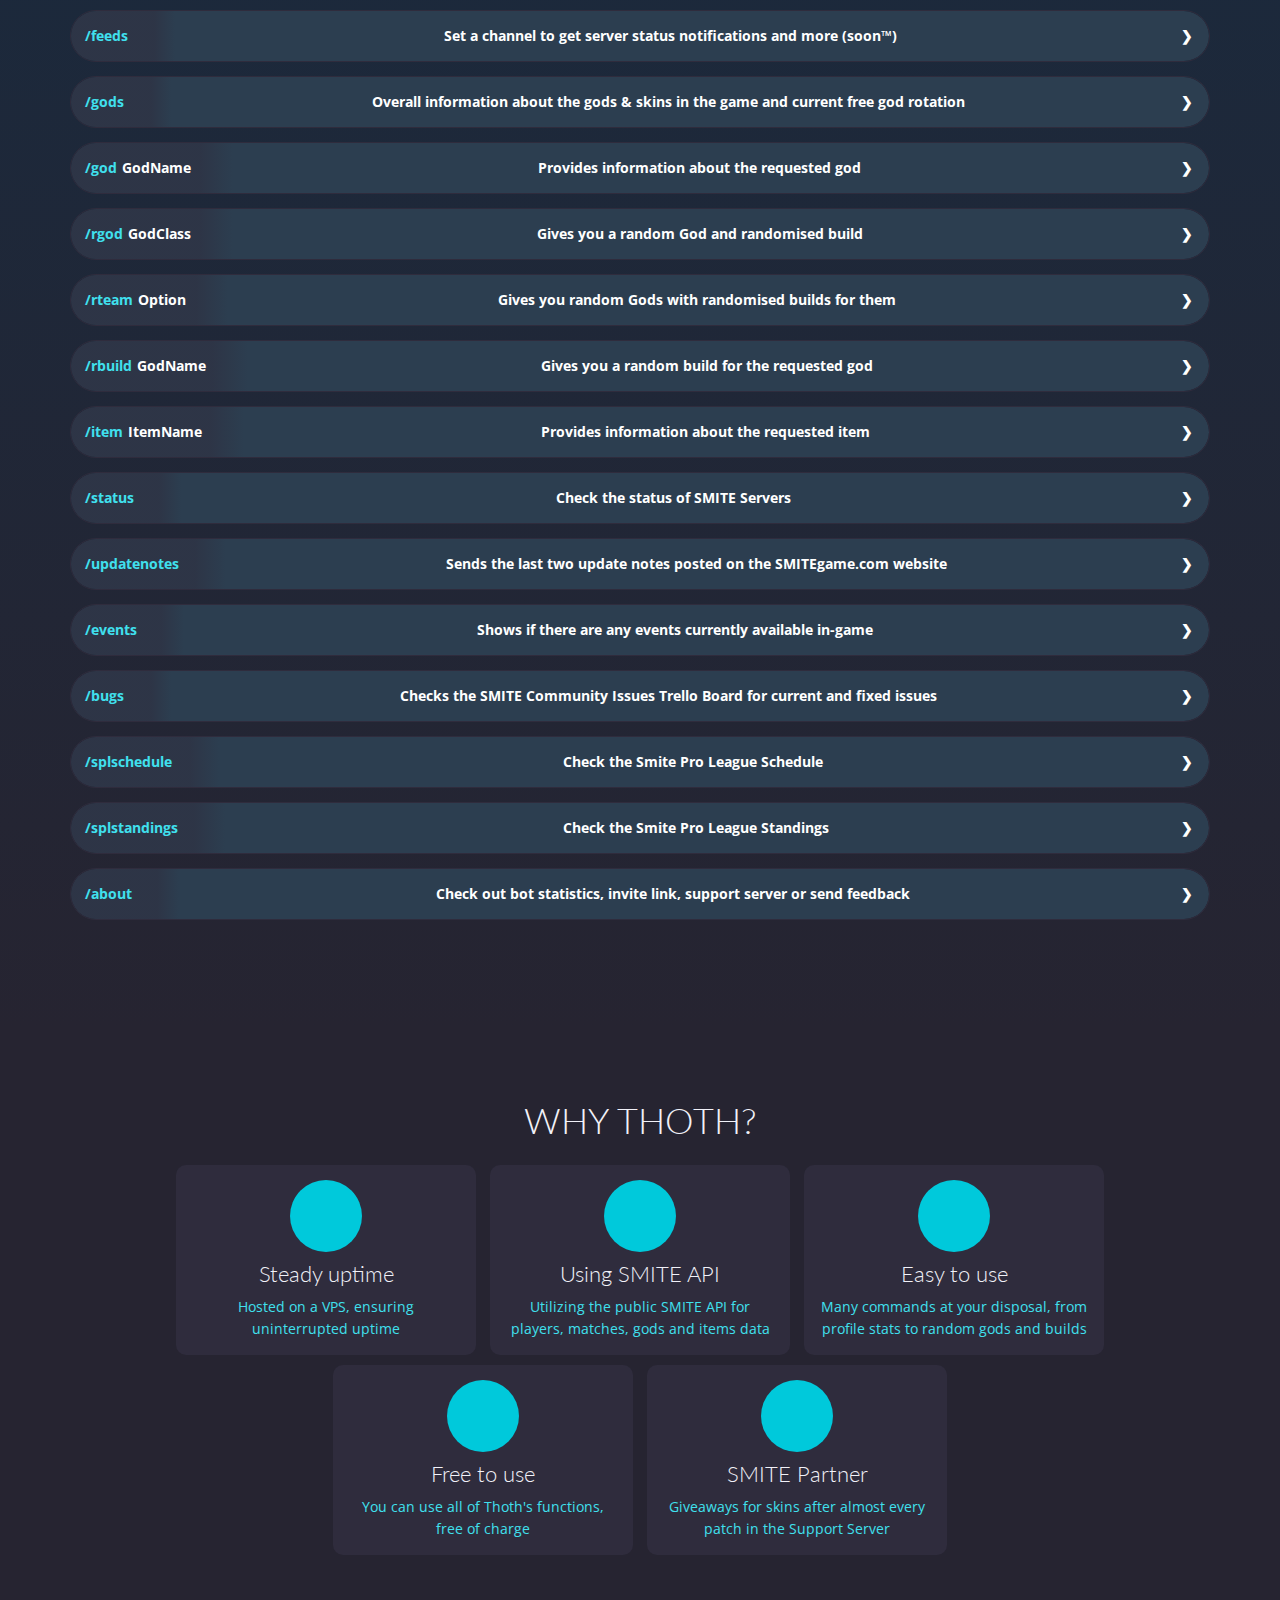
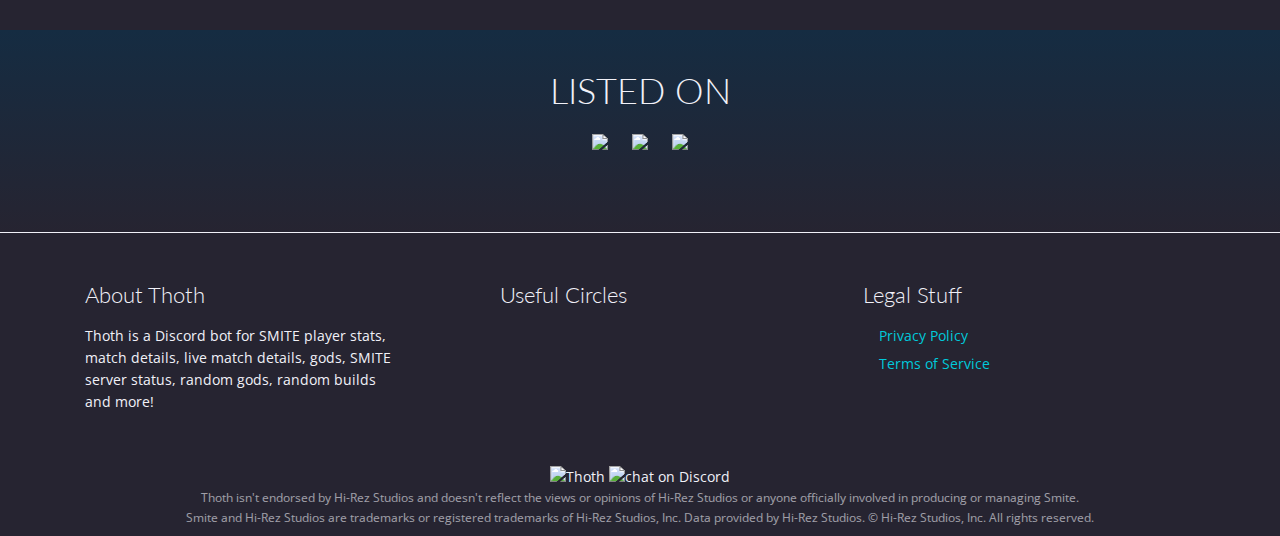
==== commit f87ed92c: "Change /smitestats to /stats" ====
--- a/index.html
+++ b/index.html
@@ -91,7 +91,7 @@
                         <input type="radio" id="rd1" name="rd">
                         <label class="tab-label" for="rd1">
                             <span class="span-command">
-                                <span class="command-name">/smitestats</span>
+                                <span class="command-name">/stats</span>
                                 PlayerName</span>
                             <span>Display SMITE stats for the requested PlayerName</span>
                         </label>
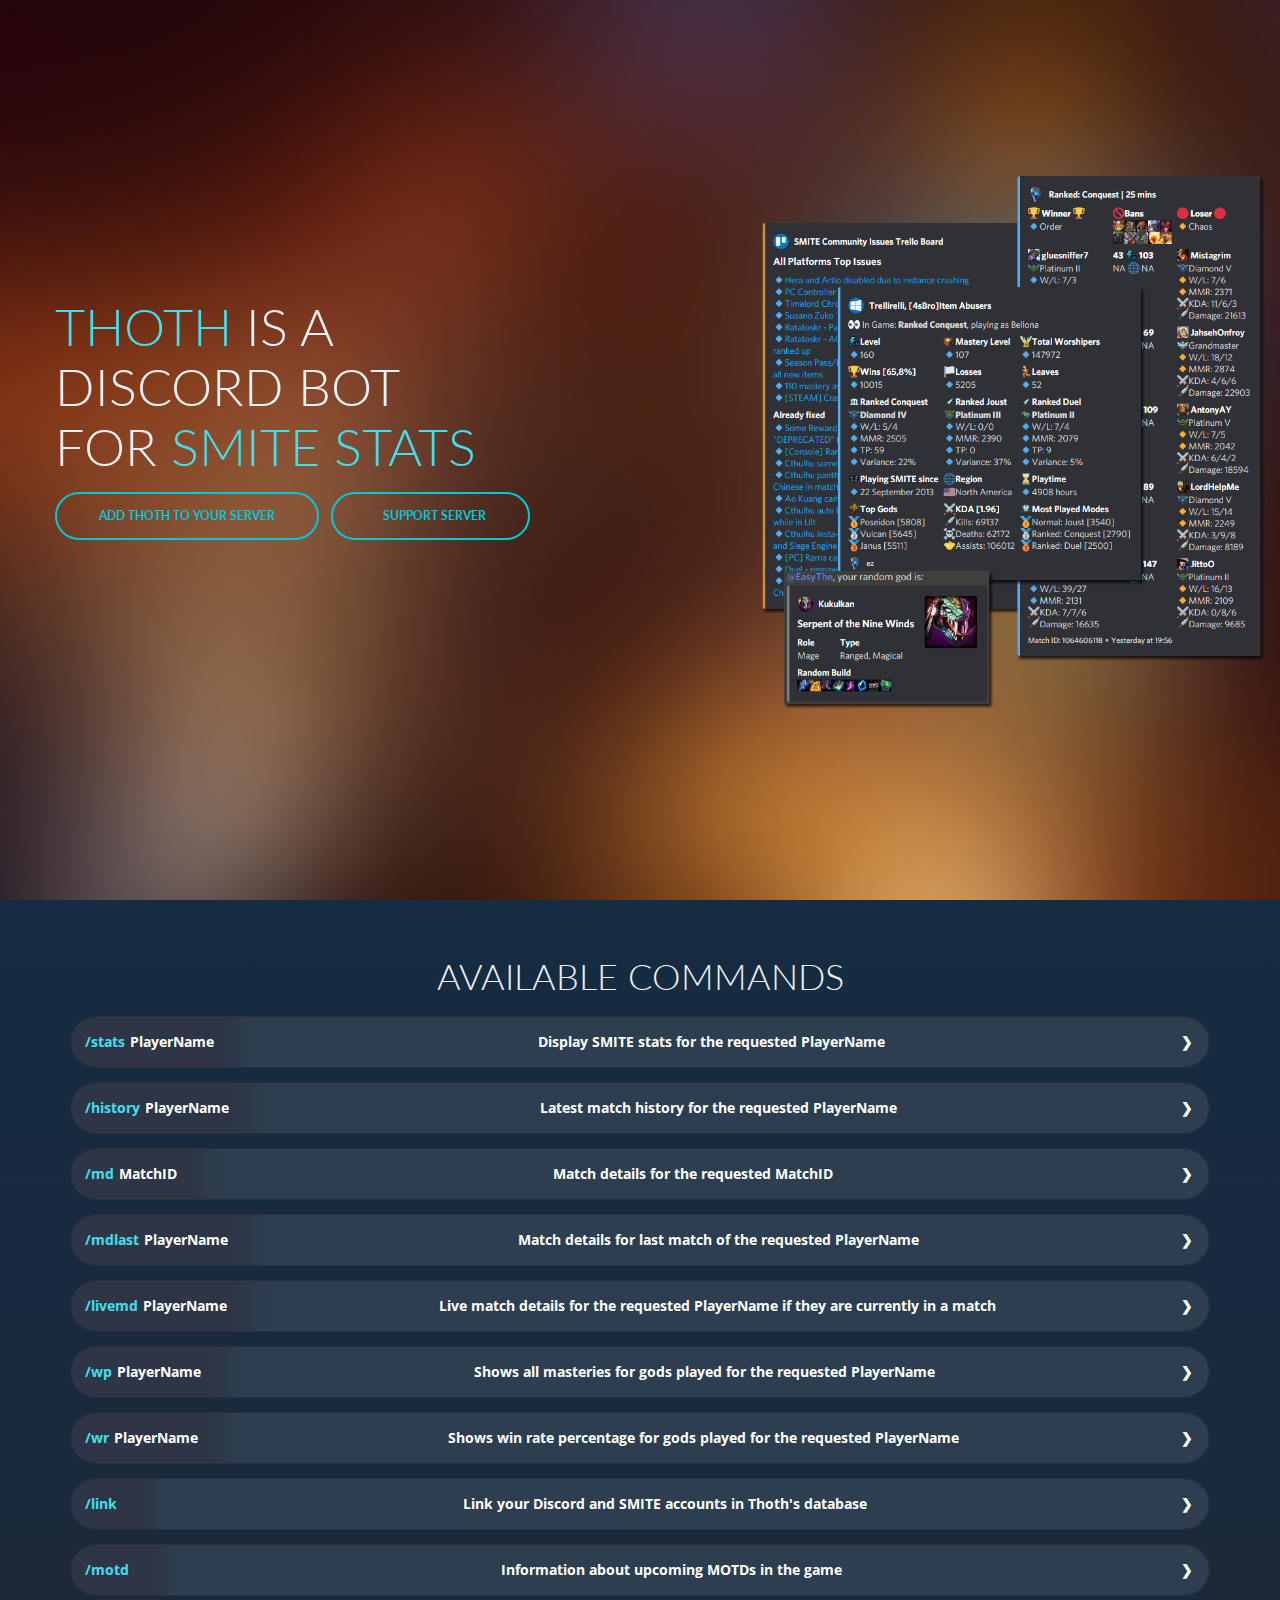
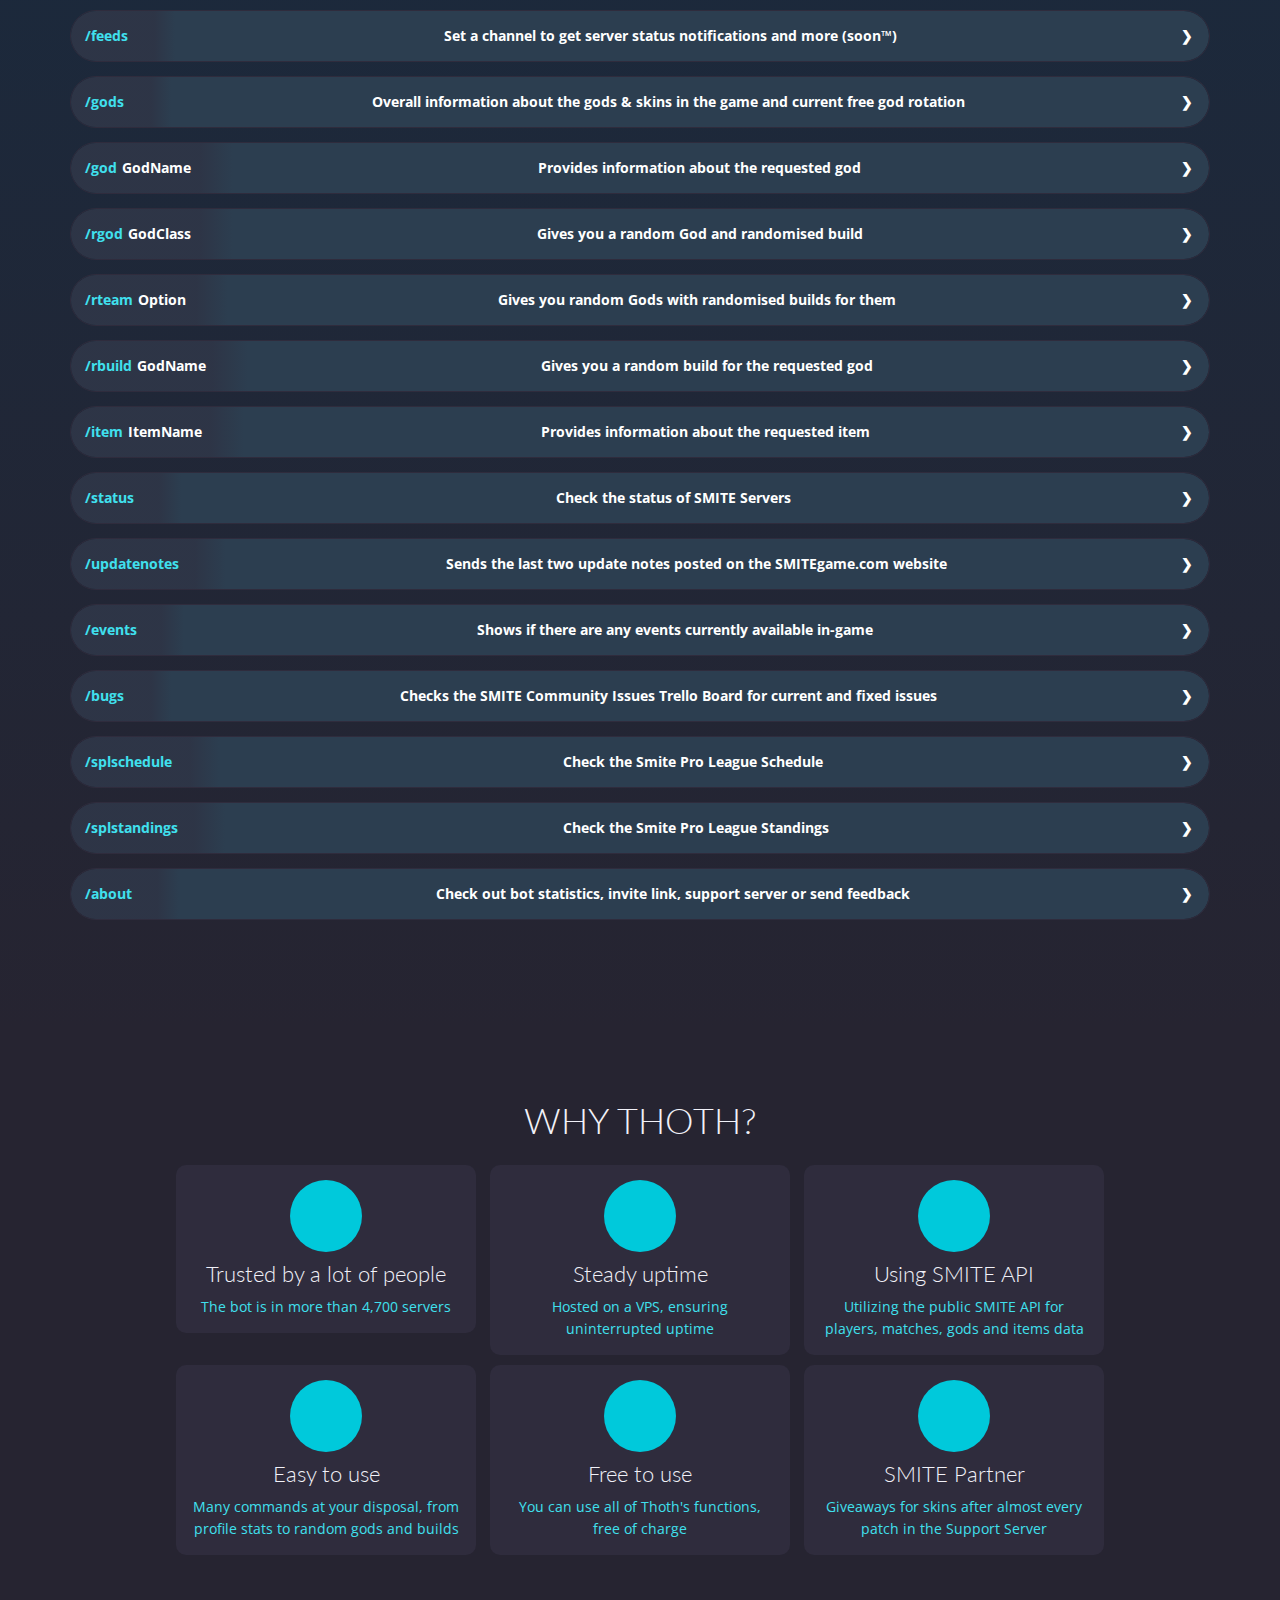
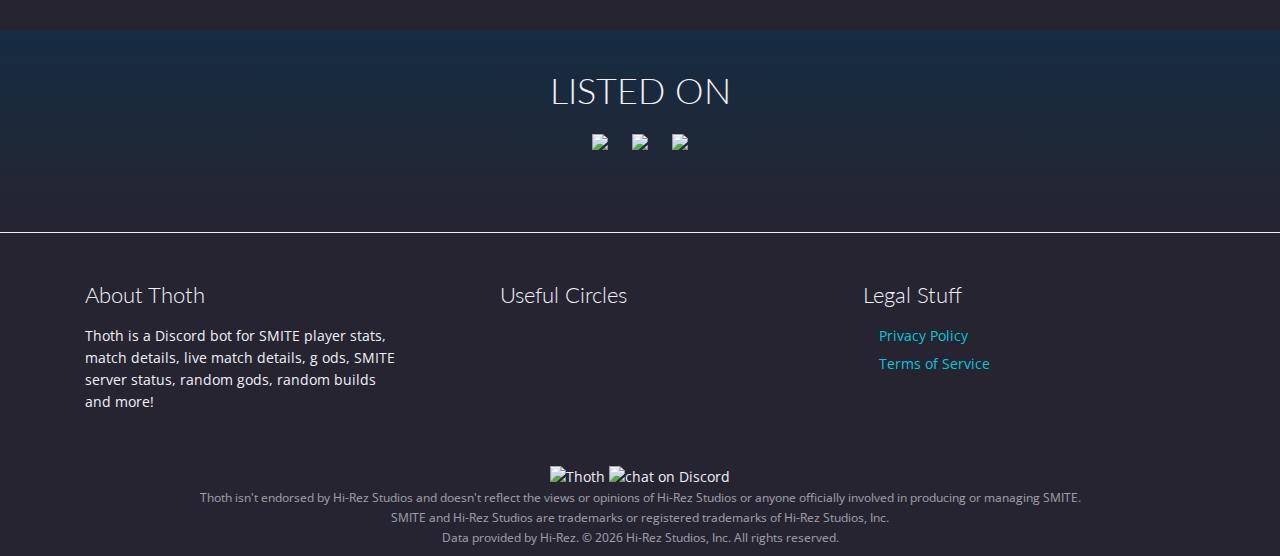
==== commit 371936f5: "Add SMITE & Hi-Rez Links in Footer" ====
--- a/index.html
+++ b/index.html
@@ -67,7 +67,7 @@
                                 <span id="js-rotating">Smite Stats, Match Details, Random Gods, Random Builds, Server Status Info, MOTD
                                     Info, Live Match Info</span></h1>
                             <a class="btn-solid-lg page-scroll"
-                                href="https://discord.com/oauth2/authorize?client_id=454145330347376651&permissions=537259072&scope=bot%20applications.commands"
+                                href="https://discord.com/api/oauth2/authorize?client_id=454145330347376651&permissions=415001603136&scope=bot%20applications.commands"
                                 target="_blank">Add
                                 Thoth to your server</a>
                             <a class="btn-solid-lg page-scroll" href="https://discord.gg/hU6MTbQ" target="_blank"><i
@@ -669,6 +669,13 @@
                 <div class="col-md-12">
                     <div class="features-bg">
                         <div class="card-icon">
+                            <i class="fas fa-shield-heart"></i>
+                        </div>
+                        <h4 class="card-title">Trusted by a lot of people</h4>
+                        <p>The bot is in more than 4,700 servers</p>
+                    </div>
+                    <div class="features-bg">
+                        <div class="card-icon">
                             <i class="fas fa-server"></i>
                         </div>
                         <h4 class="card-title">Steady uptime</h4>
@@ -695,13 +702,6 @@
                         <h4 class="card-title">Free to use</h4>
                         <p>You can use all of Thoth's functions, free of charge</p>
                     </div>
-                    <!-- <div class="features-bg">
-                        <div class="card-icon">
-                            <i class="fas fa-code"></i>
-                        </div>
-                        <h4 class="card-title">Open Source</h4>
-                        <p>The code is available on GitHub, everyone can help with the development</p>
-                    </div> -->
                     <div class="features-bg">
                         <div class="card-icon">
                             <i class="fas fa-gift"></i>
@@ -742,7 +742,9 @@
                 <div class="col-md-4">
                     <div class="footer-col">
                         <h4>About Thoth</h4>
-                        <p>Thoth is a Discord bot for SMITE player stats, match details, live match details, gods, SMITE
+                        <p>Thoth is a <a href="https://discord.com/" target="_blank">Discord</a> bot for
+                            <a href="https://smitegame.com/play-for-free/?ref=EasyThe" target="_blank">SMITE</a> player stats, match details, live match details, g
+                               ods, <a href="https://smitegame.com/play-for-free/?ref=EasyThe" target="_blank">SMITE</a>
                             server status, random gods, random builds and more!</p>
                     </div>
                 </div> 
@@ -803,10 +805,19 @@
                             <img src="https://img.shields.io/discord/518408306415632384.svg?logo=discord"
                                 alt="chat on Discord">
                         </a>
-                        <p class="p-small">Thoth isn't endorsed by Hi-Rez Studios and doesn't reflect the views or
-                            opinions of Hi-Rez Studios or anyone officially involved in producing or managing
-                            Smite.<br>Smite and Hi-Rez Studios are trademarks or registered trademarks of Hi-Rez
-                            Studios, Inc. Data provided by Hi-Rez Studios. © Hi-Rez Studios, Inc. All rights reserved.
+                        <p class="p-small">Thoth isn't endorsed by <a href="https://www.hirezstudios.com/" target="_blank">Hi-Rez Studios</a> and doesn't reflect the views or
+                            opinions of <a href="https://www.hirezstudios.com/" target="_blank">Hi-Rez Studios</a> or anyone
+                            officially involved in producing or managing
+                            <a href="https://smitegame.com/play-for-free/?ref=EasyThe" target="_blank">SMITE</a>.<br><a
+                                    href="https://smitegame.com/play-for-free/?ref=EasyThe" target="_blank">SMITE</a> and <a href="https://www.hirezstudios.com/"
+                                        target="_blank">Hi-Rez Studios</a> are trademarks or
+                            registered trademarks of <a href="https://www.hirezstudios.com/" target="_blank">Hi-Rez
+                                Studios</a>, Inc. <br>
+                            Data provided by <a href="https://www.hirezstudios.com/" target="_blank">Hi-Rez</a>.
+                            © <script>
+                                document.write(/\d{4}/.exec(Date())[0])
+                            </script> <a href="https://www.hirezstudios.com/" target="_blank">Hi-Rez Studios</a>, Inc.
+                            All rights reserved.
                         </p>
                     </div>
                 </div>
